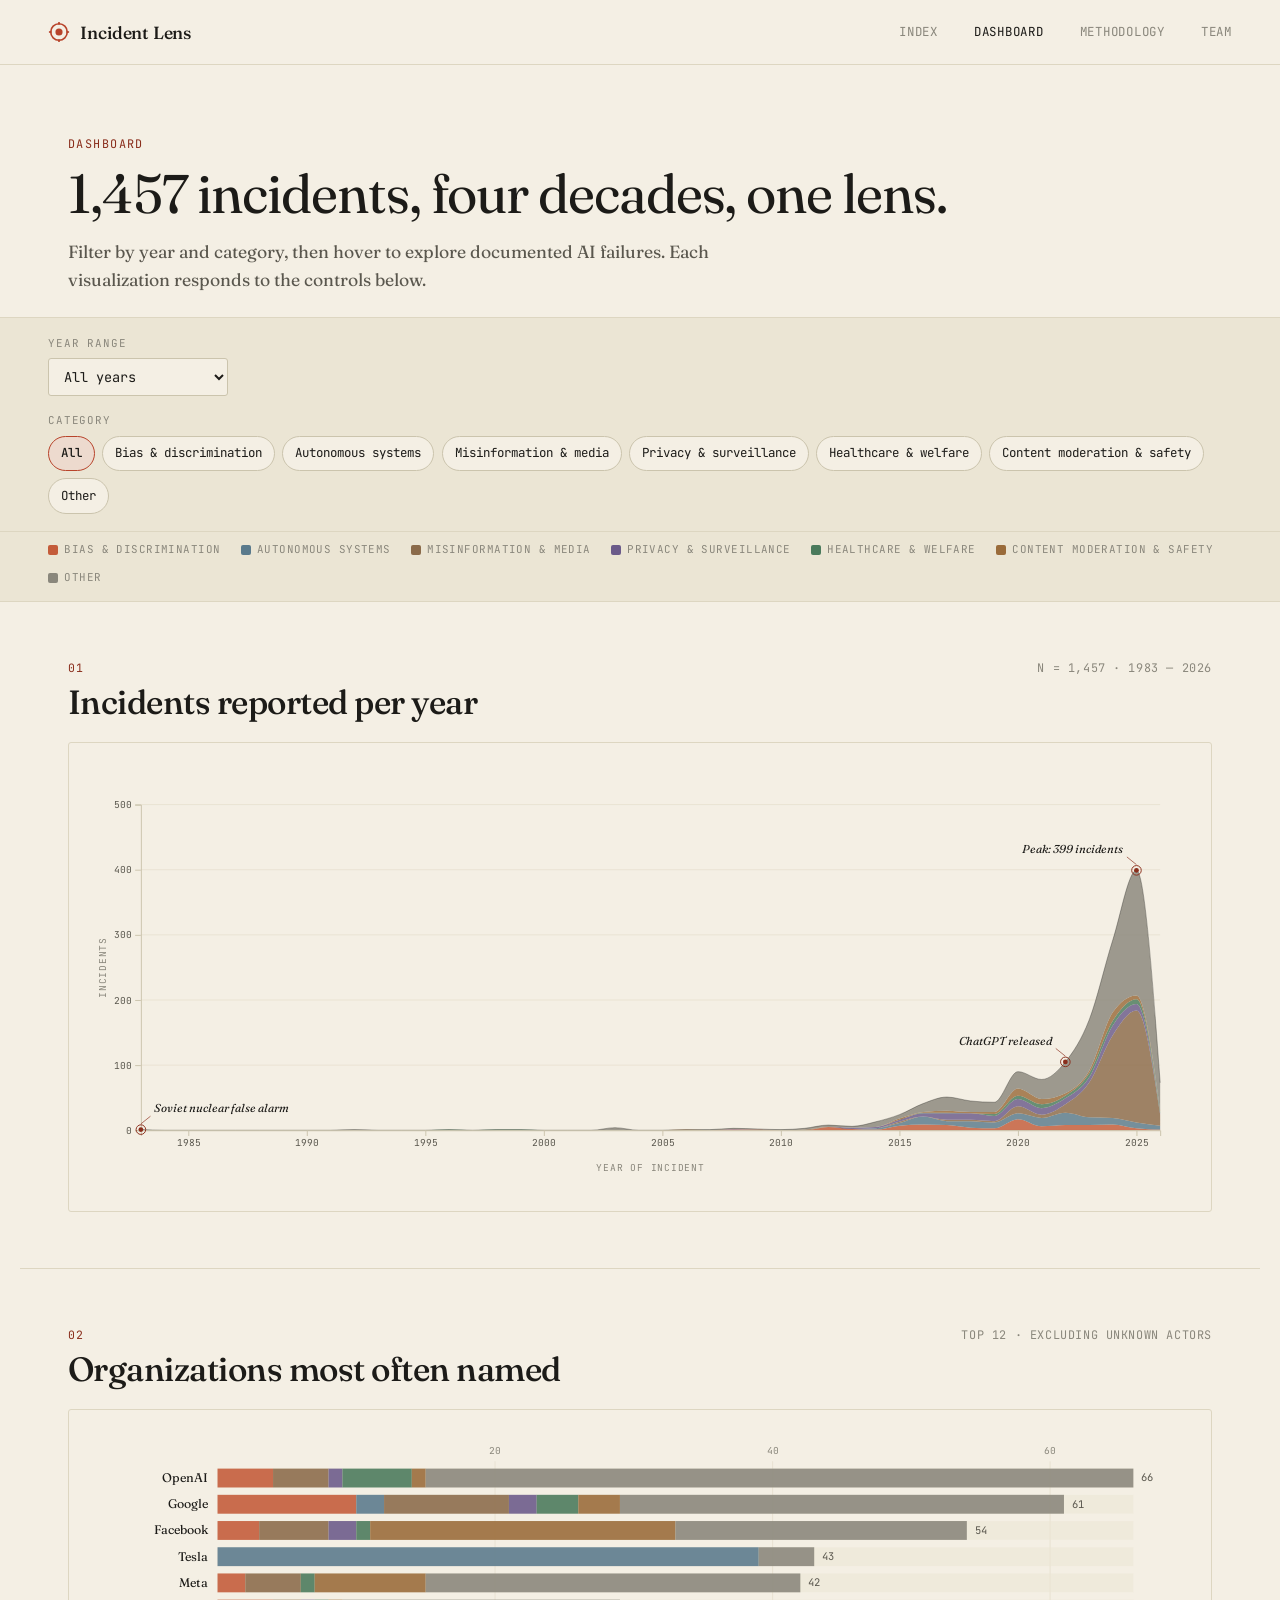
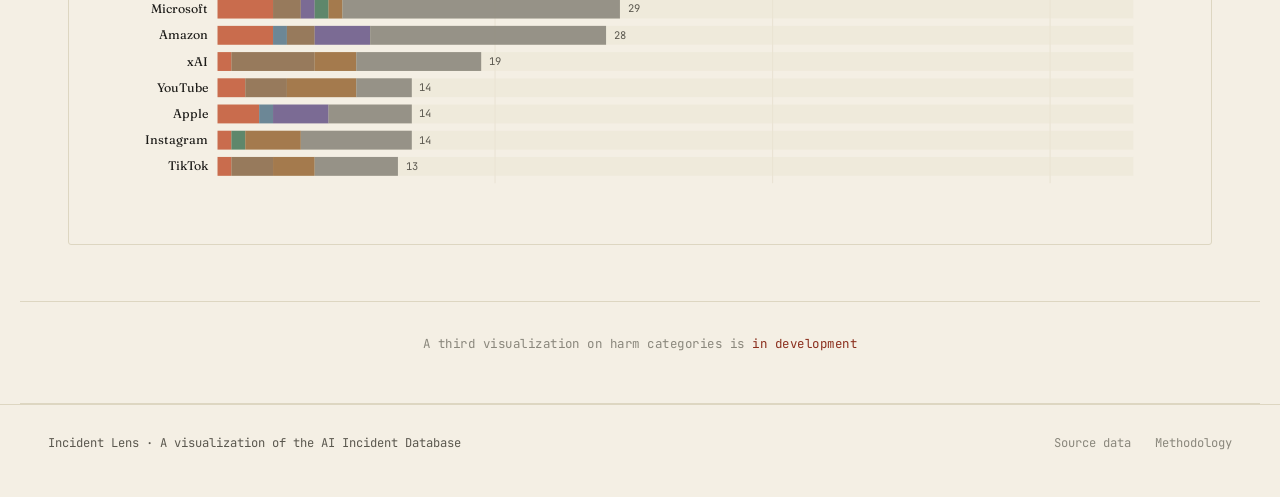
==== pages/dashboard.html @ 6ec410a9 "Add category filters and stacked dashboard charts. Replace search/sort with global category chips, s" ====
<!DOCTYPE html>
<html lang="en">
<head>
  <meta charset="UTF-8" />
  <meta name="viewport" content="width=device-width, initial-scale=1.0" />
  <title>Dashboard — Incident Lens</title>
  <link rel="preconnect" href="https://fonts.googleapis.com" />
  <link rel="preconnect" href="https://fonts.gstatic.com" crossorigin />
  <link href="https://fonts.googleapis.com/css2?family=Fraunces:ital,opsz,wght@0,9..144,400;0,9..144,500;0,9..144,600;1,9..144,400&family=JetBrains+Mono:wght@400;500&family=Inter:wght@400;500;600&display=swap" rel="stylesheet" />
  <link rel="stylesheet" href="../css/main.css" />
</head>
<body>

  <header class="nav">
    <a href="../index.html" class="nav__brand">
      <svg class="nav__mark" viewBox="0 0 24 24" xmlns="http://www.w3.org/2000/svg" fill="none" stroke="#b8442b" stroke-width="1.8">
        <circle cx="12" cy="12" r="9" />
        <circle cx="12" cy="12" r="3" fill="#b8442b" />
        <line x1="12" y1="1" x2="12" y2="4" />
        <line x1="12" y1="20" x2="12" y2="23" />
        <line x1="1" y1="12" x2="4" y2="12" />
        <line x1="20" y1="12" x2="23" y2="12" />
      </svg>
      <span>Incident Lens</span>
    </a>
    <nav class="nav__links">
      <a href="../index.html">Index</a>
      <a href="dashboard.html" class="is-active">Dashboard</a>
      <a href="methodology.html">Methodology</a>
      <a href="team.html">Team</a>
    </nav>
  </header>

  <section class="dash-header">
    <span class="dash-header__label">Dashboard</span>
    <h1>1,457 incidents, four decades, one lens.</h1>
    <p class="dash-header__sub">
      Filter by year and category, then hover to explore documented AI failures.
      Each visualization responds to the controls below.
    </p>
  </section>

  <div class="filterbar">
    <label>
      Year range
      <select id="filter-year">
        <option value="all">All years</option>
        <option value="2024">2024 — present</option>
        <option value="2020">2020 — present</option>
        <option value="2015">2015 — present</option>
      </select>
    </label>
    <div class="filterbar__categories">
      <span class="filterbar__categories-label">Category</span>
      <div class="filterbar__chips" id="filter-categories" role="group" aria-label="Incident category"></div>
    </div>
  </div>
  <div class="category-legend" id="category-legend" aria-hidden="true"></div>

  <section class="viz" id="timeline">
    <div class="viz__head">
      <div>
        <span class="viz__num">01</span>
        <h2 class="viz__title">Incidents reported per year</h2>
      </div>
      <span class="viz__meta">n = 1,457 · 1983 — 2026</span>
    </div>
    <div class="viz__chart" id="chart-timeline">
      <div class="loading">Loading the record…</div>
    </div>
  </section>

  <!--
    ====================================================================
    VIZ 02 — Top deployers (LIVE)
    ====================================================================
  -->
  <section class="viz" id="deployers">
    <div class="viz__head">
      <div>
        <span class="viz__num">02</span>
        <h2 class="viz__title">Organizations most often named</h2>
      </div>
      <span class="viz__meta">Top 12 · excluding unknown actors</span>
    </div>
    <div class="viz__chart" id="chart-deployers">
      <div class="loading">Loading…</div>
    </div>
  </section>

  <!--
    ====================================================================
    VIZ 03 — Categories of harm
    Uncomment this section when js/viz-harms.js is ready.
    ====================================================================

  <section class="viz" id="harms">
    <div class="viz__head">
      <div>
        <span class="viz__num">03</span>
        <h2 class="viz__title">Who is harmed, and how</h2>
      </div>
      <span class="viz__meta">Source: classifications_CSETv1.csv</span>
    </div>
    <div class="viz__chart" id="chart-harms">
      <div class="loading">Loading…</div>
    </div>
  </section>
  -->

  <div class="in-progress">
    A third visualization on harm categories is <span>in development</span>
  </div>

  <footer class="footer">
    <div class="footer__brand">Incident Lens · A visualization of the AI Incident Database</div>
    <div class="footer__links">
      <a href="https://incidentdatabase.ai/" target="_blank" rel="noopener">Source data</a>
      <a href="methodology.html">Methodology</a>
    </div>
  </footer>

  <div class="tooltip" id="tooltip"></div>

  <script src="../js/lib/d3.min.js"></script>
  <script src="../js/categories.js"></script>
  <script src="../js/data-loader.js"></script>
  <script src="../js/viz-timeline.js"></script>
  <script src="../js/viz-deployers.js"></script>
  <!-- Teammates: uncomment when viz-harms.js is ready -->
  <!-- <script src="../js/viz-harms.js"></script> -->
  <script src="../js/main.js"></script>
</body>
</html>
---- css/main.css ----
/* ===================================================================
   Incident Lens
   =================================================================== */

:root {
  --ink: #1c1b18;
  --ink-soft: #5a574e;
  --ink-mute: #8a877c;
  --paper: #f4efe4;
  --paper-warm: #ebe5d4;
  --paper-edge: #ddd6c1;
  --rule: #cbc4ad;
  --accent: #b8442b;
  --accent-deep: #8a2e1c;

  --font-display: 'Fraunces', 'Times New Roman', serif;
  --font-body: 'Inter', system-ui, sans-serif;
  --font-mono: 'JetBrains Mono', ui-monospace, monospace;

  --gutter: clamp(1.25rem, 4vw, 3rem);
  --max-width: 1240px;
  --radius: 3px;
}

*, *::before, *::after { box-sizing: border-box; }
html { -webkit-text-size-adjust: 100%; }
body {
  margin: 0;
  font-family: var(--font-body);
  font-size: 16px;
  line-height: 1.65;
  color: var(--ink);
  background: var(--paper);
  -webkit-font-smoothing: antialiased;
}
a { color: inherit; text-decoration: none; }
img, svg { display: block; max-width: 100%; }
button { font: inherit; cursor: pointer; }
::selection { background: var(--accent); color: var(--paper); }

/* ---------- Nav ---------- */
.nav {
  display: flex;
  justify-content: space-between;
  align-items: center;
  padding: 1.1rem var(--gutter);
  background: var(--paper);
  position: sticky;
  top: 0;
  z-index: 100;
  border-bottom: 1px solid var(--paper-edge);
}
.nav__brand {
  display: flex;
  align-items: center;
  gap: 0.65rem;
  font-family: var(--font-display);
  font-weight: 500;
  font-size: 1.1rem;
  letter-spacing: -0.01em;
}
.nav__mark { width: 22px; height: 22px; display: block; }
.nav__links {
  display: flex;
  gap: 2.25rem;
  font-family: var(--font-mono);
  font-size: 0.78rem;
  text-transform: uppercase;
  letter-spacing: 0.06em;
}
.nav__links a {
  color: var(--ink-mute);
  transition: color 0.15s;
}
.nav__links a:hover, .nav__links a.is-active { color: var(--ink); }

/* ---------- Hero ---------- */
.hero {
  padding: clamp(3.5rem, 9vw, 7rem) var(--gutter) clamp(3rem, 7vw, 5.5rem);
  max-width: var(--max-width);
  margin: 0 auto;
  display: grid;
  grid-template-columns: 1fr;
  gap: 3rem;
}
@media (min-width: 880px) {
  .hero { grid-template-columns: 7fr 5fr; gap: 4.5rem; align-items: end; }
}
.hero__title {
  font-family: var(--font-display);
  font-weight: 400;
  font-size: clamp(2.4rem, 7vw, 5.25rem);
  line-height: 1.02;
  letter-spacing: -0.025em;
  margin: 0;
  font-variation-settings: "opsz" 144;
}
.hero__title em {
  font-style: italic;
  color: var(--accent-deep);
  font-weight: 400;
}
.hero__aside {
  font-family: var(--font-display);
  font-size: 1.05rem;
  line-height: 1.55;
  color: var(--ink-soft);
  padding-left: 1.25rem;
  border-left: 2px solid var(--accent);
  max-width: 32em;
}
.hero__aside p { margin: 0 0 1rem; }
.hero__aside p:last-child { margin: 0; }
.hero__aside strong { color: var(--ink); font-weight: 600; }

.hero__cta {
  display: flex;
  gap: 0.9rem;
  flex-wrap: wrap;
  margin-top: 2.25rem;
}

.btn {
  display: inline-flex;
  align-items: center;
  gap: 0.5rem;
  padding: 0.8rem 1.4rem;
  font-family: var(--font-mono);
  font-size: 0.78rem;
  text-transform: uppercase;
  letter-spacing: 0.08em;
  border-radius: var(--radius);
  transition: all 0.18s;
  border: 1px solid transparent;
}
.btn--primary { background: var(--ink); color: var(--paper); }
.btn--primary:hover { background: var(--accent-deep); }
.btn--ghost { background: transparent; border-color: var(--ink); color: var(--ink); }
.btn--ghost:hover { background: var(--ink); color: var(--paper); }
.btn__arrow { font-family: var(--font-display); font-style: italic; font-size: 0.95rem; }

/* ---------- Featured incidents ---------- */
.featured {
  padding: clamp(3rem, 6vw, 5rem) var(--gutter);
  max-width: var(--max-width);
  margin: 0 auto;
  border-top: 1px solid var(--paper-edge);
}
.featured__head {
  display: flex;
  justify-content: space-between;
  align-items: baseline;
  flex-wrap: wrap;
  gap: 1rem;
  margin-bottom: 2.5rem;
}
.featured__head h2 {
  font-family: var(--font-display);
  font-weight: 500;
  font-size: clamp(1.5rem, 3vw, 2.1rem);
  letter-spacing: -0.015em;
  margin: 0;
}
.featured__head a {
  font-family: var(--font-mono);
  font-size: 0.78rem;
  text-transform: uppercase;
  letter-spacing: 0.06em;
  color: var(--accent-deep);
  border-bottom: 1px solid currentColor;
  padding-bottom: 2px;
}
.incident-row {
  display: grid;
  grid-template-columns: 110px 1fr 110px;
  gap: 1.5rem;
  padding: 1.5rem 0;
  border-top: 1px solid var(--paper-edge);
  align-items: baseline;
}
.incident-row:last-child { border-bottom: 1px solid var(--paper-edge); }
.incident-row__date {
  font-family: var(--font-mono);
  font-size: 0.78rem;
  color: var(--accent-deep);
  letter-spacing: 0.04em;
}
.incident-row__title {
  font-family: var(--font-display);
  font-size: clamp(1.05rem, 2vw, 1.3rem);
  font-weight: 500;
  line-height: 1.3;
  letter-spacing: -0.01em;
}
.incident-row__tag {
  font-family: var(--font-mono);
  font-size: 0.7rem;
  text-transform: uppercase;
  letter-spacing: 0.08em;
  color: var(--ink-mute);
  text-align: right;
}
@media (max-width: 640px) {
  .incident-row { grid-template-columns: 1fr; gap: 0.3rem; }
  .incident-row__tag { text-align: left; }
}

/* ---------- Stats band (dark) ---------- */
.statband {
  background: var(--ink);
  color: var(--paper);
  padding: clamp(2.5rem, 5vw, 4rem) var(--gutter);
}
.statband__inner {
  max-width: var(--max-width);
  margin: 0 auto;
  display: grid;
  grid-template-columns: repeat(auto-fit, minmax(190px, 1fr));
  gap: 2rem;
}
.statband__item {
  border-left: 1px solid rgba(244, 239, 228, 0.18);
  padding-left: 1.25rem;
}
.statband__num {
  font-family: var(--font-display);
  font-size: clamp(2rem, 4vw, 2.8rem);
  font-weight: 400;
  line-height: 1;
  letter-spacing: -0.02em;
}
.statband__num em {
  font-style: normal;
  color: #e89c84;
}
.statband__label {
  font-family: var(--font-mono);
  font-size: 0.72rem;
  text-transform: uppercase;
  letter-spacing: 0.08em;
  color: rgba(244, 239, 228, 0.65);
  margin-top: 0.6rem;
}

/* ---------- Editorial section ---------- */
.editorial {
  max-width: var(--max-width);
  margin: 0 auto;
  padding: clamp(3rem, 7vw, 6rem) var(--gutter);
  display: grid;
  grid-template-columns: 1fr;
  gap: 2.5rem;
}
@media (min-width: 860px) {
  .editorial { grid-template-columns: 1fr 2fr; gap: 4rem; }
}
.editorial__label {
  font-family: var(--font-mono);
  font-size: 0.74rem;
  text-transform: uppercase;
  letter-spacing: 0.12em;
  color: var(--accent-deep);
}
.editorial__body {
  font-family: var(--font-display);
  font-size: clamp(1.15rem, 1.8vw, 1.35rem);
  line-height: 1.55;
  color: var(--ink);
  max-width: 36em;
}
.editorial__body p { margin: 0 0 1.2rem; }
.editorial__body p:last-child { margin: 0; }
.editorial__body em { color: var(--accent-deep); font-style: italic; }
.editorial__body strong { font-weight: 600; }

/* ---------- Footer ---------- */
.footer {
  display: flex;
  justify-content: space-between;
  align-items: center;
  flex-wrap: wrap;
  gap: 1rem;
  padding: 1.75rem var(--gutter);
  font-family: var(--font-mono);
  font-size: 0.76rem;
  color: var(--ink-mute);
  border-top: 1px solid var(--paper-edge);
}
.footer__brand { color: var(--ink-soft); }
.footer__links { display: flex; gap: 1.5rem; }
.footer__links a:hover { color: var(--accent); }

/* ===================================================================
   Dashboard
   =================================================================== */
.dash-header {
  padding: clamp(2.5rem, 5vw, 4rem) var(--gutter) 1.5rem;
  max-width: var(--max-width);
  margin: 0 auto;
}
.dash-header__label {
  font-family: var(--font-mono);
  font-size: 0.74rem;
  text-transform: uppercase;
  letter-spacing: 0.12em;
  color: var(--accent-deep);
}
.dash-header h1 {
  font-family: var(--font-display);
  font-weight: 400;
  font-size: clamp(2rem, 5vw, 3.4rem);
  letter-spacing: -0.02em;
  line-height: 1.05;
  margin: 0.6rem 0 1rem;
}
.dash-header__sub {
  font-family: var(--font-display);
  font-size: 1.1rem;
  line-height: 1.55;
  max-width: 38em;
  color: var(--ink-soft);
  margin: 0;
}

.filterbar {
  display: flex;
  flex-wrap: wrap;
  gap: 1rem 1.75rem;
  padding: 1.1rem var(--gutter);
  background: var(--paper-warm);
  border-top: 1px solid var(--paper-edge);
  border-bottom: 1px solid var(--paper-edge);
  position: sticky;
  top: 60px;
  z-index: 50;
}
.filterbar label {
  display: flex;
  flex-direction: column;
  gap: 0.3rem;
  font-family: var(--font-mono);
  font-size: 0.68rem;
  text-transform: uppercase;
  letter-spacing: 0.08em;
  color: var(--ink-mute);
}
.filterbar select, .filterbar input {
  font-family: var(--font-mono);
  font-size: 0.85rem;
  padding: 0.5rem 0.7rem;
  border: 1px solid var(--rule);
  background: var(--paper);
  border-radius: var(--radius);
  color: var(--ink);
  min-width: 180px;
}
.filterbar select:focus, .filterbar input:focus {
  outline: none; border-color: var(--accent);
}

.filterbar__categories {
  display: flex;
  flex-direction: column;
  gap: 0.35rem;
  flex: 1 1 100%;
  min-width: 0;
}
.filterbar__categories-label {
  font-family: var(--font-mono);
  font-size: 0.68rem;
  text-transform: uppercase;
  letter-spacing: 0.08em;
  color: var(--ink-mute);
}
.filterbar__chips {
  display: flex;
  flex-wrap: wrap;
  gap: 0.45rem;
}
.category-chip {
  font-family: var(--font-mono);
  font-size: 0.78rem;
  padding: 0.4rem 0.75rem;
  border: 1px solid var(--rule);
  border-radius: 999px;
  background: var(--paper);
  color: var(--ink);
  cursor: pointer;
  transition: border-color 0.15s, background 0.15s;
}
.category-chip:hover {
  border-color: var(--chip-color, var(--accent));
}
.category-chip.is-active {
  border-color: var(--chip-color, var(--accent));
  background: color-mix(in srgb, var(--chip-color, var(--accent)) 12%, var(--paper));
  font-weight: 500;
}
.category-chip[data-category=""] {
  --chip-color: var(--accent);
}

.category-legend {
  display: flex;
  flex-wrap: wrap;
  gap: 0.65rem 1.25rem;
  padding: 0.55rem var(--gutter) 0.85rem;
  background: var(--paper-warm);
  border-bottom: 1px solid var(--paper-edge);
}
.category-legend.is-hidden {
  display: none;
}
.category-legend__item {
  display: inline-flex;
  align-items: center;
  gap: 0.4rem;
  font-family: var(--font-mono);
  font-size: 0.68rem;
  color: var(--ink-mute);
  text-transform: uppercase;
  letter-spacing: 0.04em;
}
.category-legend__swatch {
  width: 10px;
  height: 10px;
  border-radius: 2px;
  flex-shrink: 0;
}

.viz {
  padding: clamp(2rem, 5vw, 3.5rem) var(--gutter);
  max-width: var(--max-width);
  margin: 0 auto;
  border-bottom: 1px solid var(--paper-edge);
}
.viz__head {
  display: flex;
  justify-content: space-between;
  align-items: baseline;
  flex-wrap: wrap;
  gap: 1rem;
  margin-bottom: 1.25rem;
}
.viz__num {
  font-family: var(--font-mono);
  font-size: 0.72rem;
  color: var(--accent-deep);
  letter-spacing: 0.1em;
  display: block;
  margin-bottom: 0.4rem;
}
.viz__title {
  font-family: var(--font-display);
  font-size: clamp(1.5rem, 3vw, 2.1rem);
  font-weight: 500;
  letter-spacing: -0.015em;
  margin: 0;
  line-height: 1.15;
}
.viz__meta {
  font-family: var(--font-mono);
  font-size: 0.74rem;
  text-transform: uppercase;
  letter-spacing: 0.05em;
  color: var(--ink-mute);
}
.viz__chart {
  background: var(--paper);
  border: 1px solid var(--paper-edge);
  border-radius: var(--radius);
  padding: 1.5rem;
  min-height: 380px;
  position: relative;
}

/* D3 chart styling */
.tick text {
  font-family: var(--font-mono);
  font-size: 10px;
  fill: var(--ink-soft);
}
.tick line, .domain { stroke: var(--rule); }
.bar { fill: var(--accent); transition: fill 0.15s; }
.bar:hover { fill: var(--ink); }

.tooltip {
  position: absolute;
  pointer-events: none;
  background: var(--ink);
  color: var(--paper);
  padding: 0.5rem 0.75rem;
  border-radius: var(--radius);
  font-family: var(--font-mono);
  font-size: 0.78rem;
  opacity: 0;
  transition: opacity 0.12s;
  z-index: 200;
  max-width: 240px;
}
.tooltip.is-visible { opacity: 1; }
.tooltip strong { color: #e89c84; font-weight: 500; }

.loading {
  text-align: center;
  padding: 4rem;
  font-family: var(--font-mono);
  font-size: 0.85rem;
  color: var(--ink-mute);
}

/* In-progress notice (dashboard) */
.in-progress {
  max-width: var(--max-width);
  margin: 0 auto;
  padding: 2rem var(--gutter) 3rem;
  font-family: var(--font-mono);
  font-size: 0.78rem;
  color: var(--ink-mute);
  letter-spacing: 0.04em;
  text-align: center;
  border-bottom: 1px solid var(--paper-edge);
}
.in-progress span { color: var(--accent-deep); }

/* ===================================================================
   Team page
   =================================================================== */
.page-header {
  padding: clamp(2.5rem, 5vw, 4rem) var(--gutter) 1.5rem;
  max-width: var(--max-width);
  margin: 0 auto;
}
.page-header__label {
  font-family: var(--font-mono);
  font-size: 0.74rem;
  text-transform: uppercase;
  letter-spacing: 0.12em;
  color: var(--accent-deep);
}
.page-header h1 {
  font-family: var(--font-display);
  font-weight: 400;
  font-size: clamp(2rem, 5vw, 3.4rem);
  letter-spacing: -0.02em;
  line-height: 1.05;
  margin: 0.6rem 0 1rem;
}

.team-wrap {
  max-width: var(--max-width);
  margin: 0 auto;
  padding: 1rem var(--gutter) clamp(3rem, 6vw, 5rem);
}
.team-roster {
  display: grid;
  grid-template-columns: 1fr;
}
.roster-row {
  display: grid;
  grid-template-columns: 84px 1fr auto;
  gap: 1.75rem;
  padding: 1.5rem 0;
  border-top: 1px solid var(--paper-edge);
  align-items: center;
}
.roster-row:last-child { border-bottom: 1px solid var(--paper-edge); }
.roster-row__photo {
  width: 64px;
  height: 64px;
  border-radius: 50%;
  object-fit: cover;
  filter: grayscale(15%);
  transition: filter 0.3s, transform 0.3s;
  border: 1px solid var(--paper-edge);
}
.roster-row:hover .roster-row__photo {
  filter: grayscale(0);
  transform: scale(1.04);
}
.roster-row__name {
  font-family: var(--font-display);
  font-size: clamp(1.3rem, 2.5vw, 1.7rem);
  font-weight: 500;
  letter-spacing: -0.015em;
  line-height: 1.2;
}
.roster-row__email {
  font-family: var(--font-mono);
  font-size: 0.82rem;
  color: var(--ink-soft);
  transition: color 0.15s;
}
.roster-row__email:hover { color: var(--accent); }
@media (max-width: 640px) {
  .roster-row { grid-template-columns: 56px 1fr; gap: 1rem; }
  .roster-row__photo { width: 48px; height: 48px; }
  .roster-row__email { grid-column: 2; font-size: 0.76rem; }
}

.course-info {
  margin-top: clamp(2.5rem, 5vw, 4rem);
  padding: 1.75rem 2rem;
  background: var(--paper-warm);
  border-left: 3px solid var(--accent);
  border-radius: 0 var(--radius) var(--radius) 0;
  max-width: 42em;
  display: flex;
  align-items: center;
  gap: 1.25rem;
}
.course-info__photo {
  width: 56px;
  height: 56px;
  border-radius: 50%;
  object-fit: cover;
  border: 1px solid var(--paper-edge);
  flex-shrink: 0;
  filter: grayscale(20%);
}
.course-info__label {
  font-family: var(--font-mono);
  font-size: 0.72rem;
  text-transform: uppercase;
  letter-spacing: 0.1em;
  color: var(--accent-deep);
  margin-bottom: 0.5rem;
}
.course-info__body {
  font-family: var(--font-display);
  font-size: 1.02rem;
  line-height: 1.55;
  color: var(--ink);
}
.course-info__body strong { font-weight: 600; }
@media (max-width: 540px) {
  .course-info { flex-direction: column; align-items: flex-start; }
}

/* ===================================================================
   Methodology page
   =================================================================== */
.method-wrap {
  max-width: 760px;
  margin: 0 auto;
  padding: 0 var(--gutter) clamp(3rem, 6vw, 5rem);
}
.method-section {
  padding: 2.5rem 0;
  border-top: 1px solid var(--paper-edge);
}
.method-section:last-child { border-bottom: 1px solid var(--paper-edge); }
.method-section__label {
  font-family: var(--font-mono);
  font-size: 0.72rem;
  text-transform: uppercase;
  letter-spacing: 0.1em;
  color: var(--accent-deep);
  margin-bottom: 0.75rem;
}
.method-section h2 {
  font-family: var(--font-display);
  font-weight: 500;
  font-size: clamp(1.4rem, 2.5vw, 1.9rem);
  letter-spacing: -0.015em;
  margin: 0 0 1.25rem;
  line-height: 1.2;
}
.method-section p {
  font-size: 1.02rem;
  line-height: 1.7;
  color: var(--ink);
  margin: 0 0 1rem;
  max-width: 36em;
}
.method-section p:last-child { margin: 0; }
.method-section ul {
  font-size: 1.02rem;
  line-height: 1.7;
  padding-left: 1.25rem;
  margin: 0 0 1rem;
  max-width: 36em;
}
.method-section li { margin-bottom: 0.5rem; }

/* ===================================================================
   Mobile
   =================================================================== */
@media (max-width: 720px) {
  .nav__links { gap: 1.25rem; font-size: 0.7rem; }
  .filterbar { top: 56px; }
}
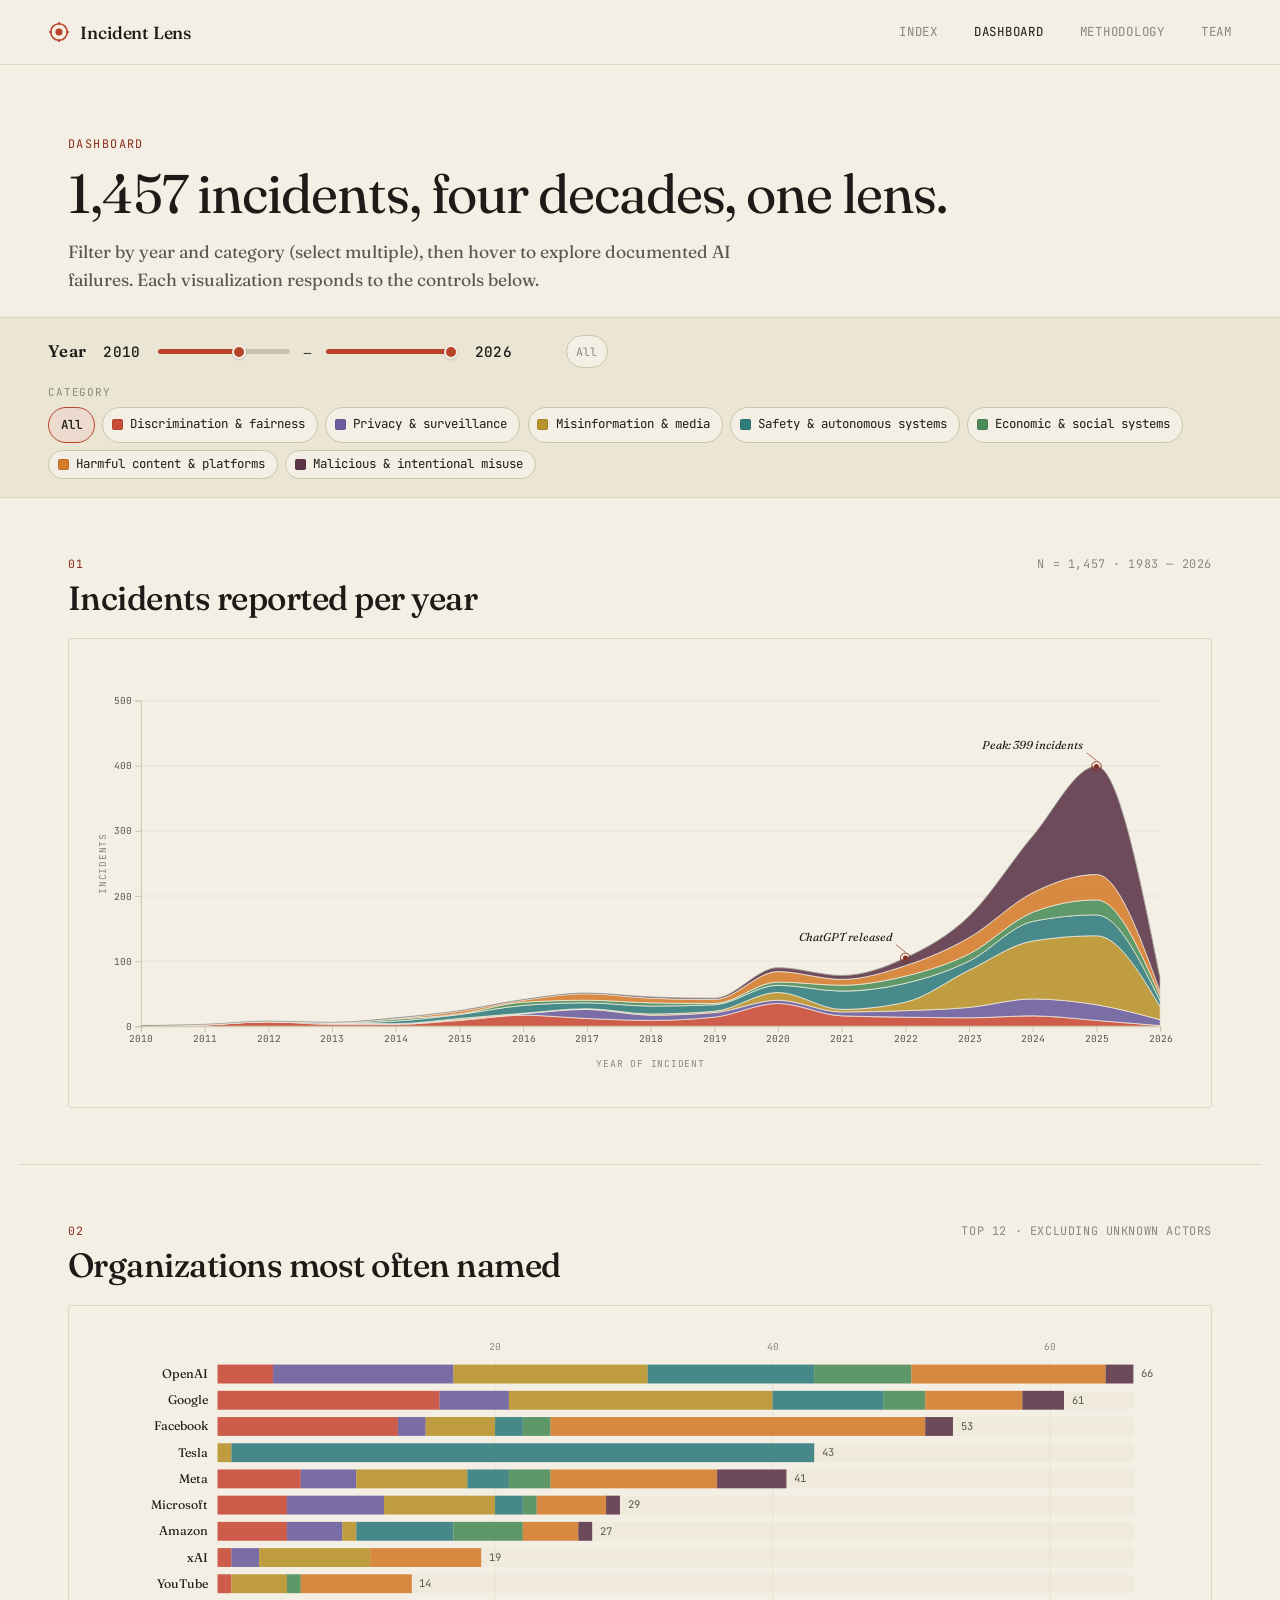
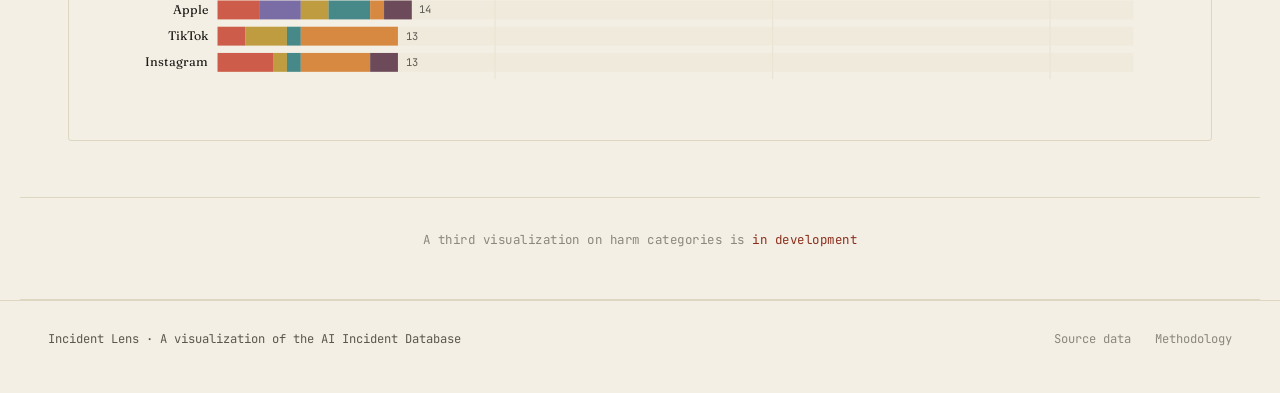
==== commit 196ffeef: "Improve dashboard filters and timeline interaction. Add dual year sliders defaulting to 2010, multi-" ====
--- a/pages/dashboard.html
+++ b/pages/dashboard.html
@@ -35,27 +35,28 @@
     <span class="dash-header__label">Dashboard</span>
     <h1>1,457 incidents, four decades, one lens.</h1>
     <p class="dash-header__sub">
-      Filter by year and category, then hover to explore documented AI failures.
+      Filter by year and category (select multiple), then hover to explore documented AI failures.
       Each visualization responds to the controls below.
     </p>
   </section>
 
   <div class="filterbar">
-    <label>
-      Year range
-      <select id="filter-year">
-        <option value="all">All years</option>
-        <option value="2024">2024 — present</option>
-        <option value="2020">2020 — present</option>
-        <option value="2015">2015 — present</option>
-      </select>
-    </label>
+    <div class="filterbar__years">
+      <div class="year-range-control" role="group" aria-label="Year range">
+        <span class="year-range__title">Year</span>
+        <span class="year-range__value" id="year-from-val">2010</span>
+        <input type="range" id="filter-year-from" class="year-range" min="1983" max="2026" step="1" value="2010" aria-label="Start year" />
+        <span class="year-range__sep" aria-hidden="true">–</span>
+        <input type="range" id="filter-year-to" class="year-range" min="1983" max="2026" step="1" value="2026" aria-label="End year" />
+        <span class="year-range__value" id="year-to-val">2026</span>
+      </div>
+      <button type="button" class="year-reset-btn" id="filter-year-reset" title="Show all years">All</button>
+    </div>
     <div class="filterbar__categories">
       <span class="filterbar__categories-label">Category</span>
       <div class="filterbar__chips" id="filter-categories" role="group" aria-label="Incident category"></div>
     </div>
   </div>
-  <div class="category-legend" id="category-legend" aria-hidden="true"></div>
 
   <section class="viz" id="timeline">
     <div class="viz__head">
--- a/css/main.css
+++ b/css/main.css
@@ -344,7 +344,8 @@
   letter-spacing: 0.08em;
   color: var(--ink-mute);
 }
-.filterbar select, .filterbar input {
+.filterbar select,
+.filterbar input:not(.year-range) {
   font-family: var(--font-mono);
   font-size: 0.85rem;
   padding: 0.5rem 0.7rem;
@@ -354,8 +355,129 @@
   color: var(--ink);
   min-width: 180px;
 }
-.filterbar select:focus, .filterbar input:focus {
+.filterbar select:focus,
+.filterbar input:not(.year-range):focus {
   outline: none; border-color: var(--accent);
+}
+
+.filterbar__years {
+  display: flex;
+  align-items: center;
+  gap: 0.75rem;
+  flex: 1 1 360px;
+  min-width: 280px;
+  max-width: 560px;
+}
+.year-range-control {
+  display: flex;
+  align-items: center;
+  gap: 0.65rem 0.85rem;
+  flex: 1;
+  min-width: 0;
+}
+.year-range__title {
+  font-family: var(--font-display);
+  font-size: 1.05rem;
+  font-weight: 600;
+  letter-spacing: 0.02em;
+  color: var(--ink);
+  flex-shrink: 0;
+}
+.year-range__value {
+  font-family: var(--font-mono);
+  font-size: 0.9rem;
+  font-weight: 500;
+  color: var(--ink);
+  min-width: 2.75rem;
+  text-align: center;
+  flex-shrink: 0;
+  letter-spacing: 0.02em;
+}
+.year-range__sep {
+  font-family: var(--font-display);
+  font-size: 1.1rem;
+  color: var(--ink);
+  flex-shrink: 0;
+  line-height: 1;
+  user-select: none;
+}
+.year-range {
+  --pct: 0%;
+  flex: 1 1 88px;
+  min-width: 80px;
+  max-width: 132px;
+  height: 32px;
+  margin: 0;
+  padding: 0;
+  position: relative;
+  z-index: 2;
+  -webkit-appearance: none;
+  appearance: none;
+  background: transparent;
+  cursor: pointer;
+  touch-action: none;
+}
+.year-range:focus {
+  outline: none;
+}
+.year-range:focus-visible::-webkit-slider-thumb {
+  box-shadow: 0 0 0 2px var(--paper), 0 0 0 4px var(--accent);
+}
+.year-range::-webkit-slider-runnable-track {
+  height: 5px;
+  border-radius: var(--radius);
+  background: linear-gradient(
+    to right,
+    var(--accent) 0%,
+    var(--accent) var(--pct),
+    var(--rule) var(--pct),
+    var(--rule) 100%
+  );
+}
+.year-range::-webkit-slider-thumb {
+  -webkit-appearance: none;
+  width: 14px;
+  height: 14px;
+  margin-top: -4.5px;
+  border-radius: 50%;
+  background: var(--accent);
+  border: 2px solid var(--paper);
+  box-shadow: 0 1px 2px rgba(28, 27, 24, 0.18);
+}
+.year-range::-moz-range-track {
+  height: 5px;
+  border-radius: var(--radius);
+  background: var(--rule);
+}
+.year-range::-moz-range-progress {
+  height: 5px;
+  border-radius: var(--radius) 0 0 var(--radius);
+  background: var(--accent);
+}
+.year-range::-moz-range-thumb {
+  width: 14px;
+  height: 14px;
+  border: 2px solid var(--paper);
+  border-radius: 50%;
+  background: var(--accent);
+  box-shadow: 0 1px 2px rgba(28, 27, 24, 0.18);
+}
+.year-reset-btn {
+  font-family: var(--font-mono);
+  font-size: 0.72rem;
+  padding: 0.35rem 0.6rem;
+  border: 1px solid var(--rule);
+  border-radius: 999px;
+  background: var(--paper);
+  color: var(--ink-mute);
+  cursor: pointer;
+  flex-shrink: 0;
+}
+.year-reset-btn:hover,
+.year-reset-btn.is-active {
+  border-color: var(--accent);
+  color: var(--ink);
+  background: color-mix(in srgb, var(--accent) 10%, var(--paper));
 }
 
 .filterbar__categories {
@@ -378,9 +500,12 @@
   gap: 0.45rem;
 }
 .category-chip {
+  display: inline-flex;
+  align-items: center;
+  gap: 0.45rem;
   font-family: var(--font-mono);
   font-size: 0.78rem;
-  padding: 0.4rem 0.75rem;
+  padding: 0.4rem 0.75rem 0.4rem 0.55rem;
   border: 1px solid var(--rule);
   border-radius: 999px;
   background: var(--paper);
@@ -388,6 +513,16 @@
   cursor: pointer;
   transition: border-color 0.15s, background 0.15s;
 }
+.category-chip__swatch {
+  width: 11px;
+  height: 11px;
+  border-radius: 2px;
+  flex-shrink: 0;
+  border: 1px solid color-mix(in srgb, var(--ink) 12%, transparent);
+}
+.category-chip__label {
+  line-height: 1.2;
+}
 .category-chip:hover {
   border-color: var(--chip-color, var(--accent));
 }
@@ -396,36 +531,12 @@
   background: color-mix(in srgb, var(--chip-color, var(--accent)) 12%, var(--paper));
   font-weight: 500;
 }
+.category-chip.is-active .category-chip__swatch {
+  box-shadow: 0 0 0 1px var(--paper);
+}
 .category-chip[data-category=""] {
   --chip-color: var(--accent);
-}
-
-.category-legend {
-  display: flex;
-  flex-wrap: wrap;
-  gap: 0.65rem 1.25rem;
-  padding: 0.55rem var(--gutter) 0.85rem;
-  background: var(--paper-warm);
-  border-bottom: 1px solid var(--paper-edge);
-}
-.category-legend.is-hidden {
-  display: none;
-}
-.category-legend__item {
-  display: inline-flex;
-  align-items: center;
-  gap: 0.4rem;
-  font-family: var(--font-mono);
-  font-size: 0.68rem;
-  color: var(--ink-mute);
-  text-transform: uppercase;
-  letter-spacing: 0.04em;
-}
-.category-legend__swatch {
-  width: 10px;
-  height: 10px;
-  border-radius: 2px;
-  flex-shrink: 0;
+  padding-left: 0.75rem;
 }
 
 .viz {
@@ -493,13 +604,61 @@
   border-radius: var(--radius);
   font-family: var(--font-mono);
   font-size: 0.78rem;
+  line-height: 1.55;
   opacity: 0;
   transition: opacity 0.12s;
   z-index: 200;
-  max-width: 240px;
+  width: max-content;
+  max-width: none;
 }
 .tooltip.is-visible { opacity: 1; }
-.tooltip strong { color: #e89c84; font-weight: 500; }
+.tooltip strong {
+  display: block;
+  color: #e89c84;
+  font-weight: 500;
+  margin-bottom: 0.25rem;
+}
+.tooltip__row {
+  display: flex;
+  flex-wrap: nowrap;
+  justify-content: space-between;
+  gap: 1.25rem;
+  white-space: nowrap;
+}
+.tooltip__row span:last-child {
+  font-weight: 500;
+  font-variant-numeric: tabular-nums;
+}
+.tooltip em {
+  display: block;
+  margin-top: 0.35rem;
+  font-style: italic;
+  opacity: 0.9;
+}
+.tooltip__cat {
+  white-space: nowrap;
+}
+.tooltip__cat strong {
+  display: block;
+  color: #e89c84;
+  font-weight: 500;
+  margin: 0.15rem 0 0;
+}
+.tooltip__cat em {
+  display: block;
+  margin-top: 0.15rem;
+}
+.tooltip__swatch {
+  display: inline-block;
+  width: 10px;
+  height: 10px;
+  border-radius: 2px;
+  margin-right: 0.35rem;
+  vertical-align: middle;
+}
+.stack-layer {
+  transition: fill-opacity 0.12s ease;
+}
 
 .loading {
   text-align: center;
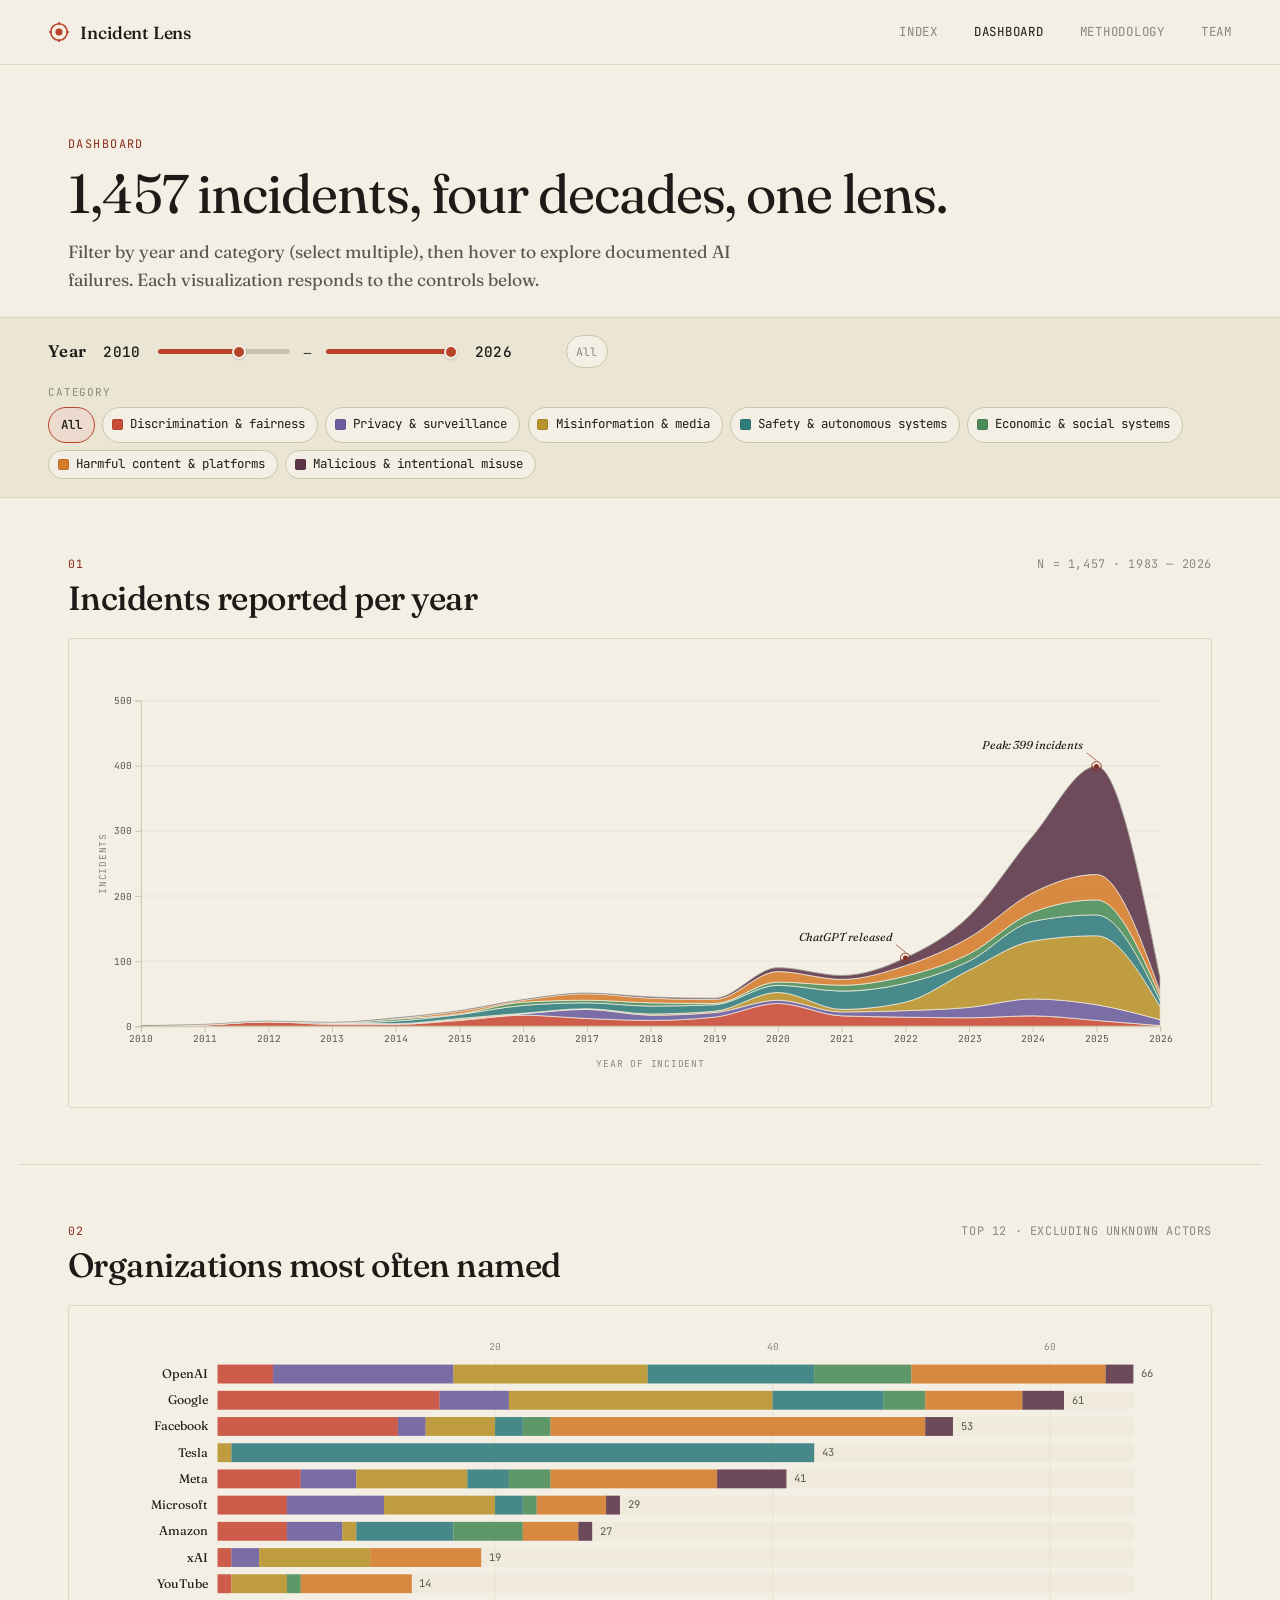
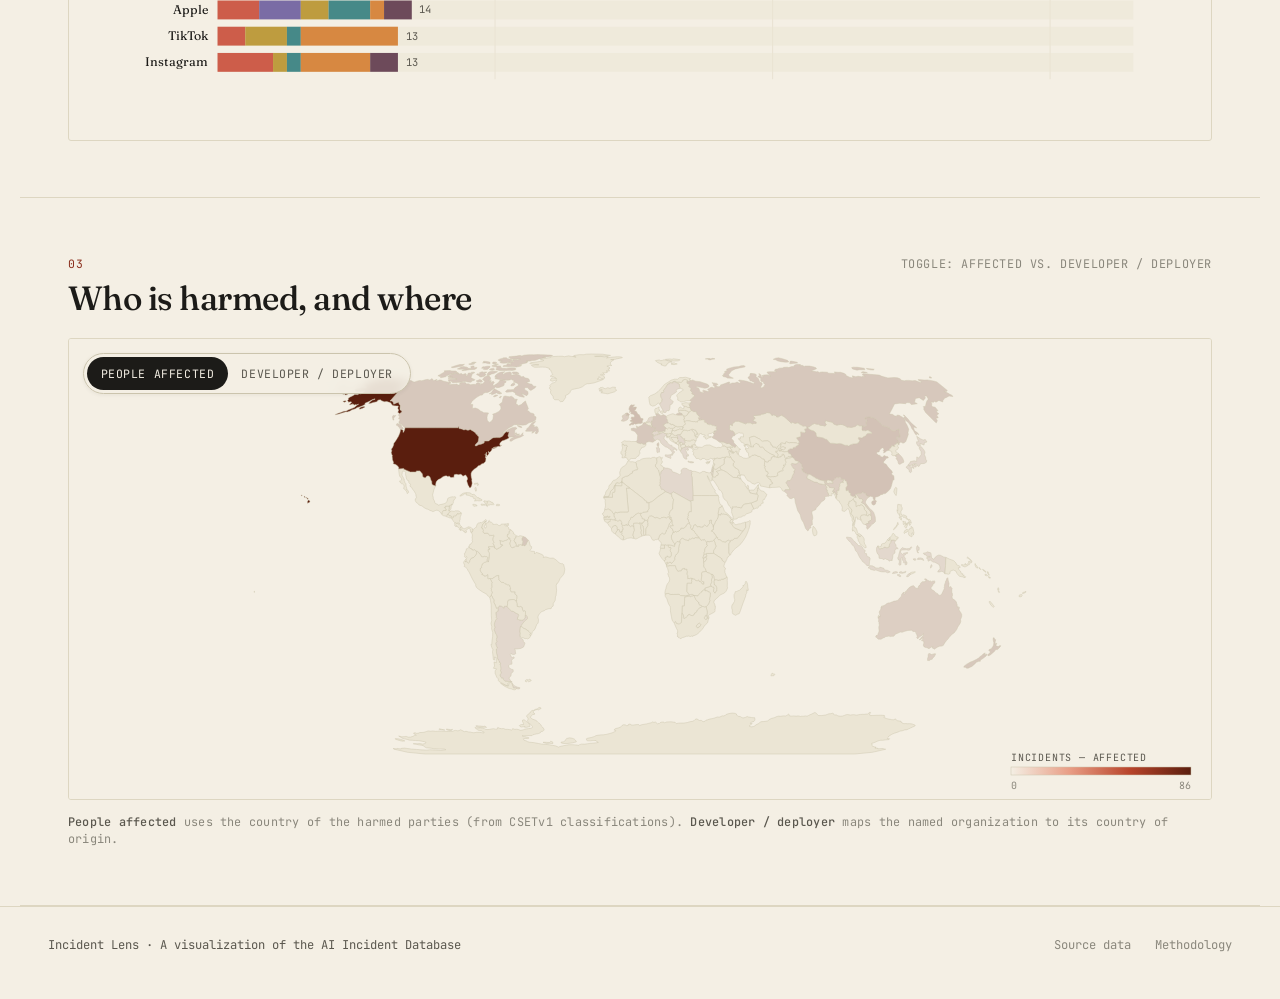
==== commit a911583b: "Add VIZ 03: choropleth world map with affected/developer toggle" ====
--- a/pages/dashboard.html
+++ b/pages/dashboard.html
@@ -91,27 +91,26 @@
 
   <!--
     ====================================================================
-    VIZ 03 — Categories of harm
-    Uncomment this section when js/viz-harms.js is ready.
+    VIZ 03 — Who is harmed, and where (choropleth + toggle)
     ====================================================================
-
+  -->
   <section class="viz" id="harms">
     <div class="viz__head">
       <div>
         <span class="viz__num">03</span>
-        <h2 class="viz__title">Who is harmed, and how</h2>
+        <h2 class="viz__title">Who is harmed, and where</h2>
       </div>
-      <span class="viz__meta">Source: classifications_CSETv1.csv</span>
+      <span class="viz__meta">Toggle: affected vs. developer / deployer</span>
     </div>
-    <div class="viz__chart" id="chart-harms">
-      <div class="loading">Loading…</div>
+    <div class="viz__chart viz__chart--map" id="chart-harms">
+      <div class="loading">Loading map…</div>
     </div>
+    <p class="viz__hint">
+      <strong>People affected</strong> uses the country of the harmed parties
+      (from CSETv1 classifications). <strong>Developer / deployer</strong>
+      maps the named organization to its country of origin.
+    </p>
   </section>
-  -->
-
-  <div class="in-progress">
-    A third visualization on harm categories is <span>in development</span>
-  </div>
 
   <footer class="footer">
     <div class="footer__brand">Incident Lens · A visualization of the AI Incident Database</div>
@@ -128,8 +127,7 @@
   <script src="../js/data-loader.js"></script>
   <script src="../js/viz-timeline.js"></script>
   <script src="../js/viz-deployers.js"></script>
-  <!-- Teammates: uncomment when viz-harms.js is ready -->
-  <!-- <script src="../js/viz-harms.js"></script> -->
+  <script src="../js/viz-harms.js"></script>
   <script src="../js/main.js"></script>
 </body>
 </html>
--- a/css/main.css
+++ b/css/main.css
@@ -849,3 +849,57 @@
   .nav__links { gap: 1.25rem; font-size: 0.7rem; }
   .filterbar { top: 56px; }
 }
+
+/* ===================================================================
+   VIZ 03 additions — map toggle + map chart container
+   Appended on the merge so Josephine's rules above stay untouched.
+   =================================================================== */
+
+.viz__chart--map {
+  padding: 0;
+  overflow: hidden;
+  position: relative;
+}
+
+.viz__hint {
+  margin: 0.85rem 0 0;
+  font-family: var(--font-mono);
+  font-size: 0.74rem;
+  letter-spacing: 0.02em;
+  color: var(--ink-mute);
+  line-height: 1.5;
+}
+.viz__hint strong { color: var(--ink-soft); font-weight: 500; }
+
+.map-toggle {
+  position: absolute;
+  top: 14px;
+  left: 14px;
+  display: inline-flex;
+  background: rgba(244, 239, 228, 0.92);
+  -webkit-backdrop-filter: blur(4px);
+  backdrop-filter: blur(4px);
+  border: 1px solid var(--rule);
+  border-radius: 999px;
+  padding: 3px;
+  z-index: 10;
+  box-shadow: 0 1px 4px rgba(28, 27, 24, 0.06);
+}
+.map-toggle__btn {
+  font-family: var(--font-mono);
+  font-size: 0.72rem;
+  text-transform: uppercase;
+  letter-spacing: 0.05em;
+  padding: 0.42rem 0.85rem;
+  border: none;
+  background: transparent;
+  color: var(--ink-soft);
+  border-radius: 999px;
+  cursor: pointer;
+  transition: background 0.15s, color 0.15s;
+}
+.map-toggle__btn:hover { color: var(--ink); }
+.map-toggle__btn.is-active {
+  background: var(--ink);
+  color: var(--paper);
+}
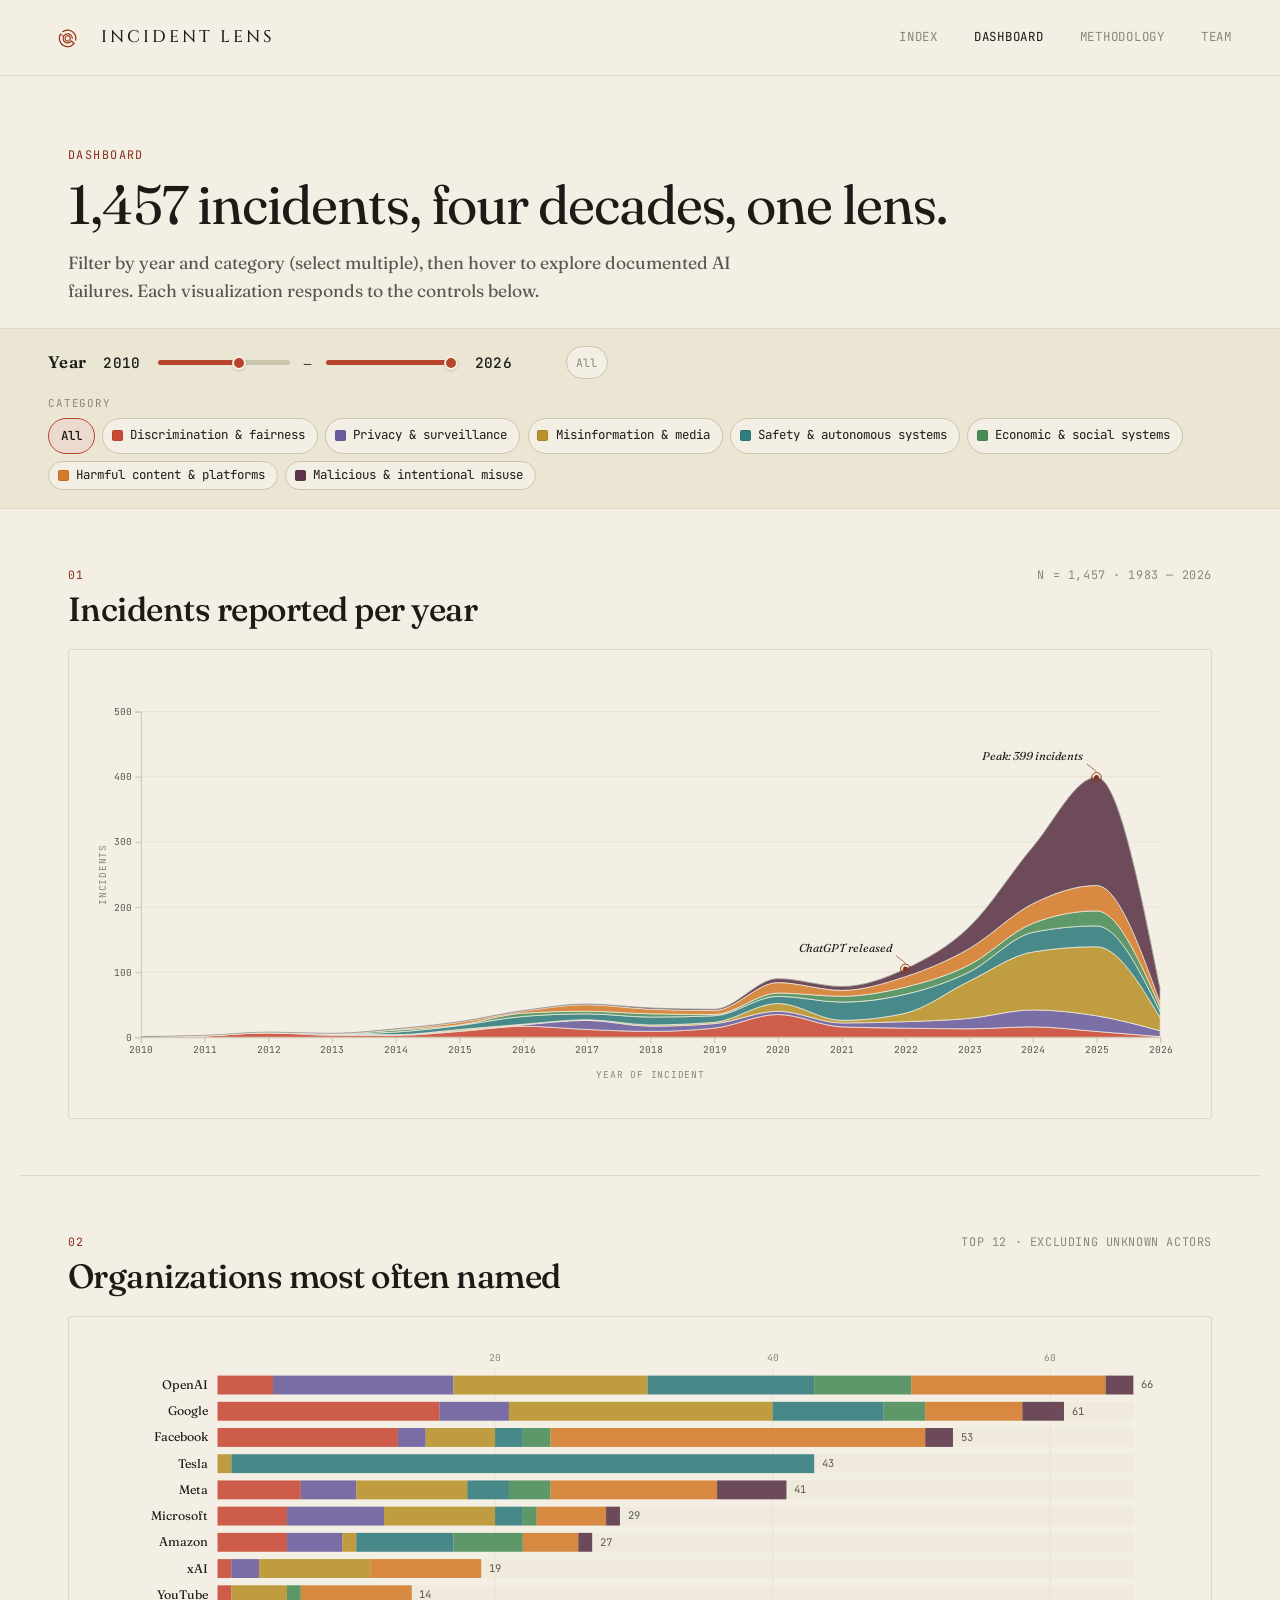
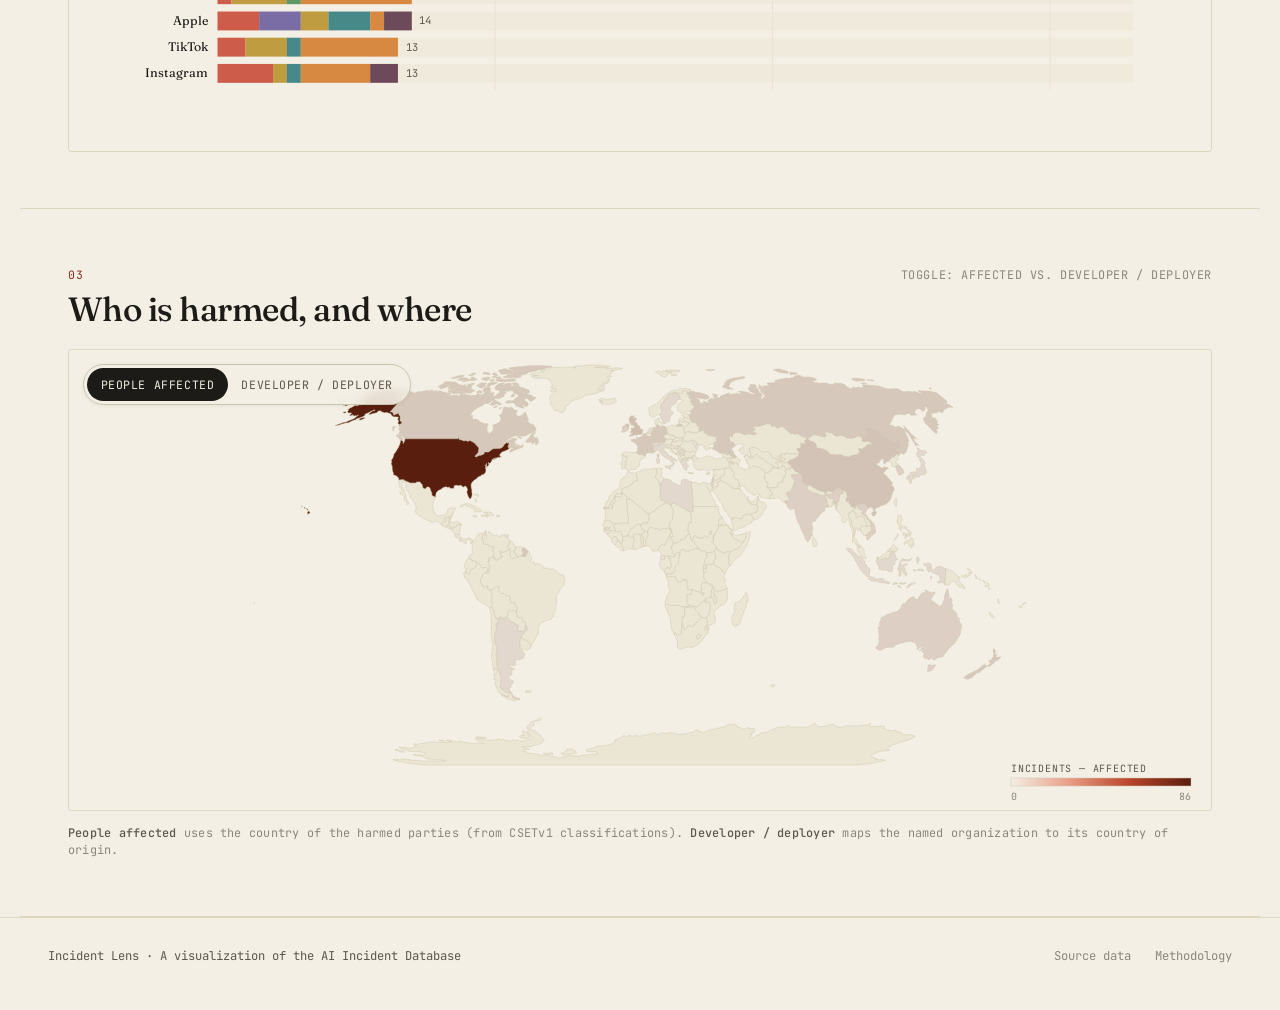
==== commit 0fff5d96: "Add logo + INCIDENT LENS wordmark" ====
--- a/pages/dashboard.html
+++ b/pages/dashboard.html
@@ -6,22 +6,15 @@
   <title>Dashboard — Incident Lens</title>
   <link rel="preconnect" href="https://fonts.googleapis.com" />
   <link rel="preconnect" href="https://fonts.gstatic.com" crossorigin />
-  <link href="https://fonts.googleapis.com/css2?family=Fraunces:ital,opsz,wght@0,9..144,400;0,9..144,500;0,9..144,600;1,9..144,400&family=JetBrains+Mono:wght@400;500&family=Inter:wght@400;500;600&display=swap" rel="stylesheet" />
+  <link href="https://fonts.googleapis.com/css2?family=Fraunces:ital,opsz,wght@0,9..144,400;0,9..144,500;0,9..144,600;1,9..144,400&family=JetBrains+Mono:wght@400;500&family=Inter:wght@400;500;600&family=Cinzel:wght@500;600;700&display=swap" rel="stylesheet" />
   <link rel="stylesheet" href="../css/main.css" />
 </head>
 <body>
 
   <header class="nav">
     <a href="../index.html" class="nav__brand">
-      <svg class="nav__mark" viewBox="0 0 24 24" xmlns="http://www.w3.org/2000/svg" fill="none" stroke="#b8442b" stroke-width="1.8">
-        <circle cx="12" cy="12" r="9" />
-        <circle cx="12" cy="12" r="3" fill="#b8442b" />
-        <line x1="12" y1="1" x2="12" y2="4" />
-        <line x1="12" y1="20" x2="12" y2="23" />
-        <line x1="1" y1="12" x2="4" y2="12" />
-        <line x1="20" y1="12" x2="23" y2="12" />
-      </svg>
-      <span>Incident Lens</span>
+      <img class="nav__mark" src="../assets/logo/incident-lens-logo.svg" alt="Incident Lens" />
+      <span>INCIDENT LENS</span>
     </a>
     <nav class="nav__links">
       <a href="../index.html">Index</a>
--- a/css/main.css
+++ b/css/main.css
@@ -903,3 +903,18 @@
   background: var(--ink);
   color: var(--paper);
 }
+
+/* === Logo + brand wordmark (Burberry-style) ================ */
+.nav__brand span {
+  font-family: 'Cinzel', 'Trajan Pro', Georgia, serif;
+  font-weight: 500;
+  letter-spacing: 0.18em;
+  font-size: 0.92rem;
+  text-transform: uppercase;
+  color: var(--ink);
+}
+.nav__mark { display: block; }
+
+.nav__mark { width: 40px !important; height: 40px !important; }
+.nav__brand { gap: 0.8rem; }
+.nav__brand span { font-size: 1.05rem; }
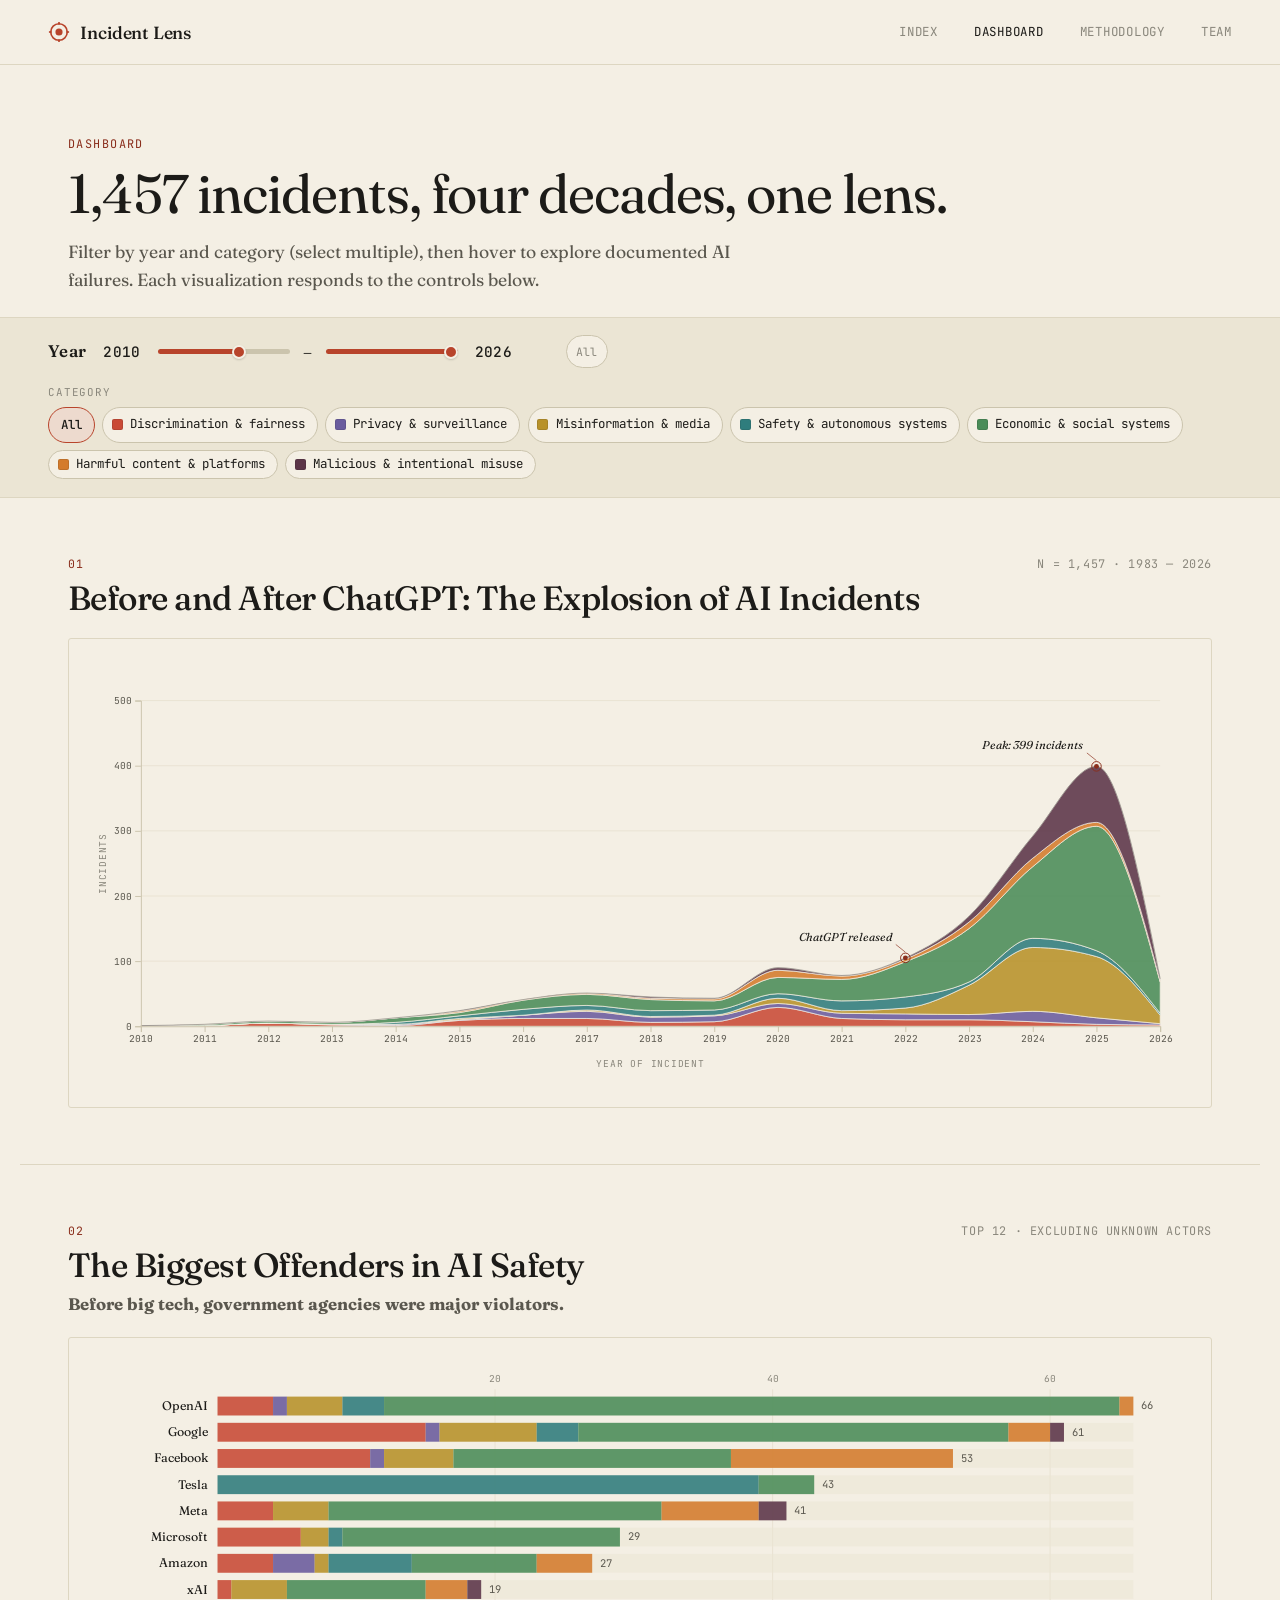
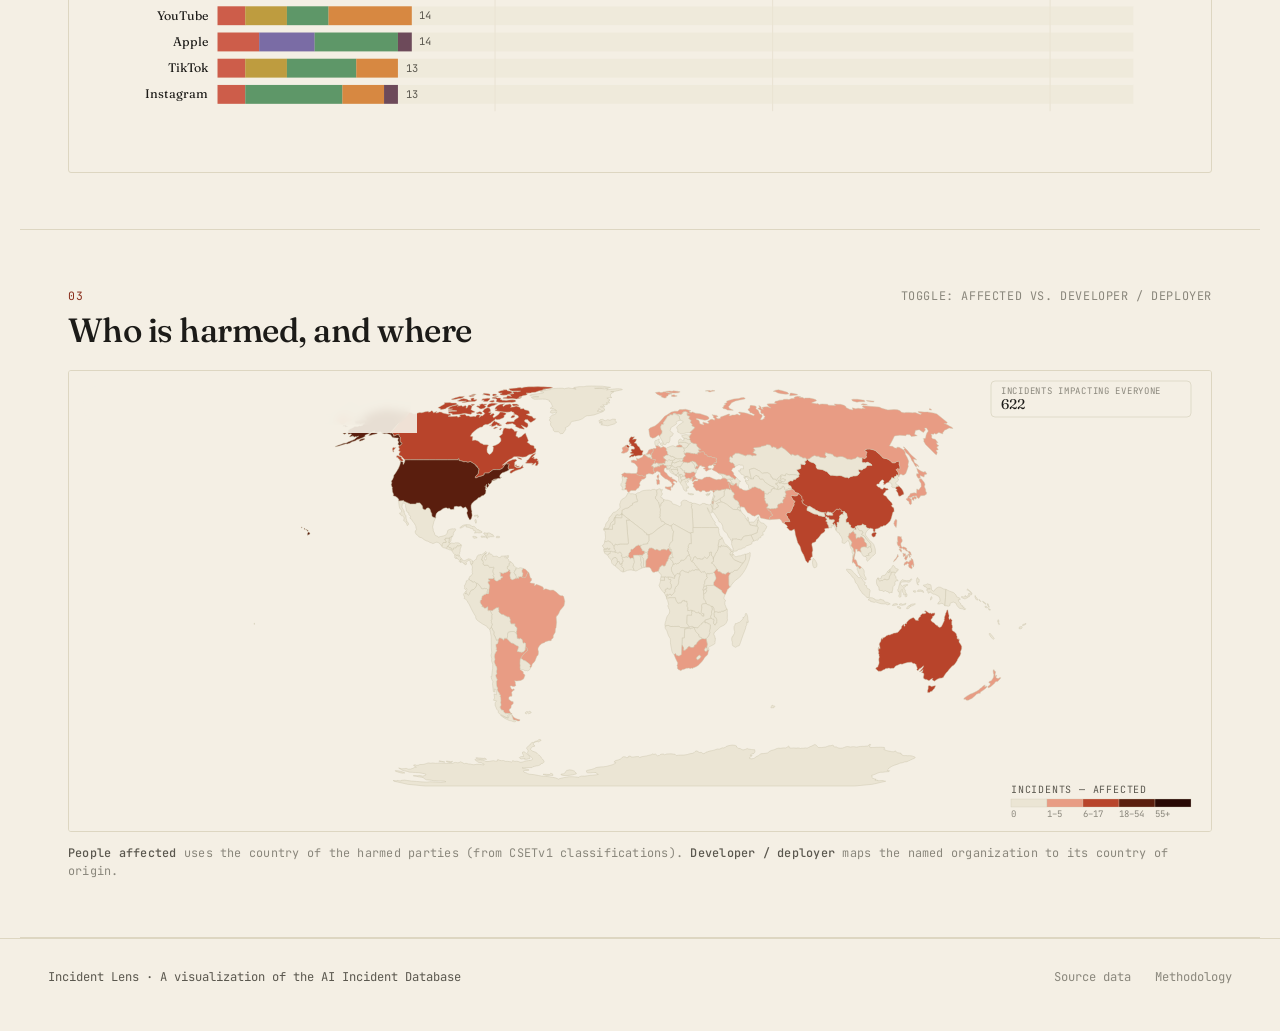
==== commit 95ff4506: "Changed titles for some visualizations" ====
--- a/pages/dashboard.html
+++ b/pages/dashboard.html
@@ -6,15 +6,22 @@
   <title>Dashboard — Incident Lens</title>
   <link rel="preconnect" href="https://fonts.googleapis.com" />
   <link rel="preconnect" href="https://fonts.gstatic.com" crossorigin />
-  <link href="https://fonts.googleapis.com/css2?family=Fraunces:ital,opsz,wght@0,9..144,400;0,9..144,500;0,9..144,600;1,9..144,400&family=JetBrains+Mono:wght@400;500&family=Inter:wght@400;500;600&family=Cinzel:wght@500;600;700&display=swap" rel="stylesheet" />
+  <link href="https://fonts.googleapis.com/css2?family=Fraunces:ital,opsz,wght@0,9..144,400;0,9..144,500;0,9..144,600;1,9..144,400&family=JetBrains+Mono:wght@400;500&family=Inter:wght@400;500;600&display=swap" rel="stylesheet" />
   <link rel="stylesheet" href="../css/main.css" />
 </head>
 <body>
 
   <header class="nav">
     <a href="../index.html" class="nav__brand">
-      <img class="nav__mark" src="../assets/logo/incident-lens-logo.svg" alt="Incident Lens" />
-      <span>INCIDENT LENS</span>
+      <svg class="nav__mark" viewBox="0 0 24 24" xmlns="http://www.w3.org/2000/svg" fill="none" stroke="#b8442b" stroke-width="1.8">
+        <circle cx="12" cy="12" r="9" />
+        <circle cx="12" cy="12" r="3" fill="#b8442b" />
+        <line x1="12" y1="1" x2="12" y2="4" />
+        <line x1="12" y1="20" x2="12" y2="23" />
+        <line x1="1" y1="12" x2="4" y2="12" />
+        <line x1="20" y1="12" x2="23" y2="12" />
+      </svg>
+      <span>Incident Lens</span>
     </a>
     <nav class="nav__links">
       <a href="../index.html">Index</a>
@@ -55,7 +62,7 @@
     <div class="viz__head">
       <div>
         <span class="viz__num">01</span>
-        <h2 class="viz__title">Incidents reported per year</h2>
+        <h2 class="viz__title">Before and After ChatGPT: The Explosion of AI Incidents</h2>
       </div>
       <span class="viz__meta">n = 1,457 · 1983 — 2026</span>
     </div>
@@ -73,7 +80,8 @@
     <div class="viz__head">
       <div>
         <span class="viz__num">02</span>
-        <h2 class="viz__title">Organizations most often named</h2>
+        <h2 class="viz__title">The Biggest Offenders in AI Safety</h2>
+        <h4 class="viz__subtitle">Before big tech, government agencies were major violators.</h4>
       </div>
       <span class="viz__meta">Top 12 · excluding unknown actors</span>
     </div>
--- a/css/main.css
+++ b/css/main.css
@@ -569,6 +569,13 @@
   margin: 0;
   line-height: 1.15;
 }
+.viz__subtitle {
+  font-family: var(--font-display);
+  font-size: 1.05rem;
+  line-height: 1.4;
+  color: var(--ink-soft);
+  margin: 0.5rem 0 0;
+}
 .viz__meta {
   font-family: var(--font-mono);
   font-size: 0.74rem;
@@ -903,18 +910,3 @@
   background: var(--ink);
   color: var(--paper);
 }
-
-/* === Logo + brand wordmark (Burberry-style) ================ */
-.nav__brand span {
-  font-family: 'Cinzel', 'Trajan Pro', Georgia, serif;
-  font-weight: 500;
-  letter-spacing: 0.18em;
-  font-size: 0.92rem;
-  text-transform: uppercase;
-  color: var(--ink);
-}
-.nav__mark { display: block; }
-
-.nav__mark { width: 40px !important; height: 40px !important; }
-.nav__brand { gap: 0.8rem; }
-.nav__brand span { font-size: 1.05rem; }
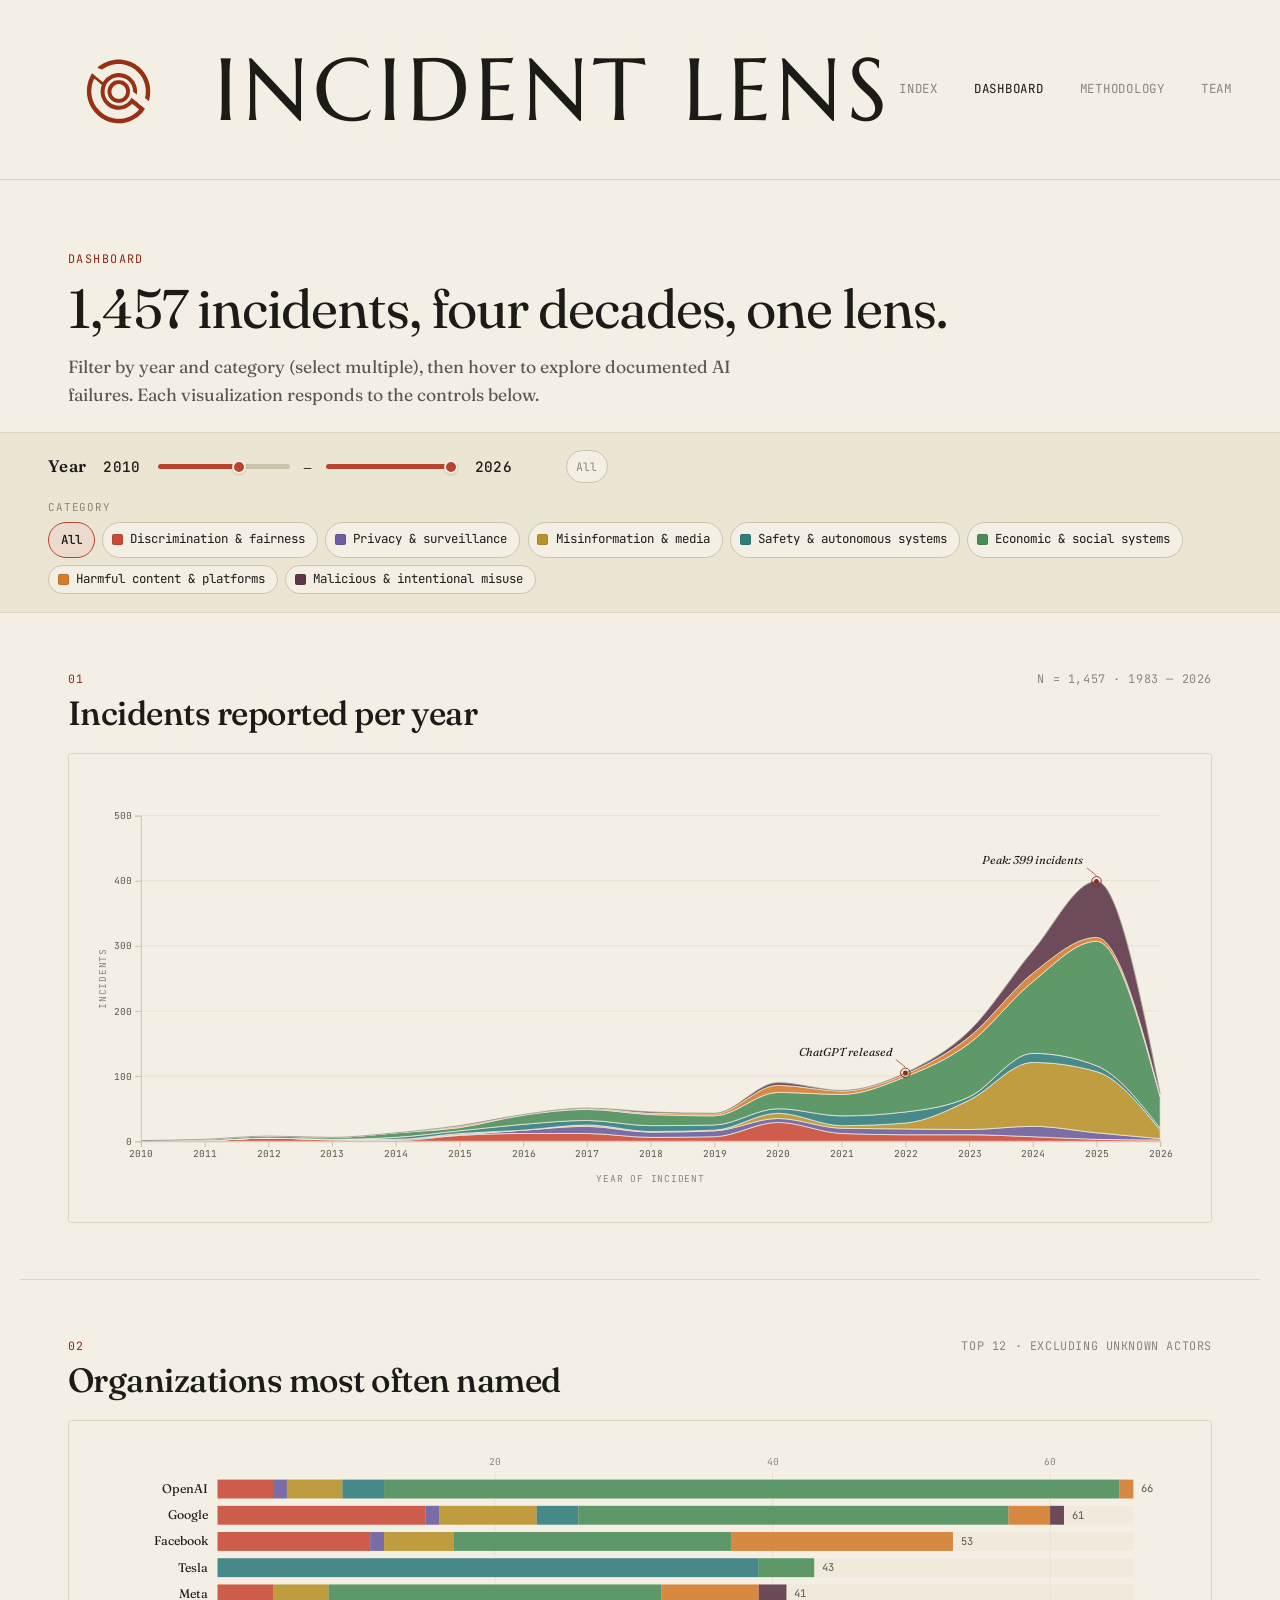
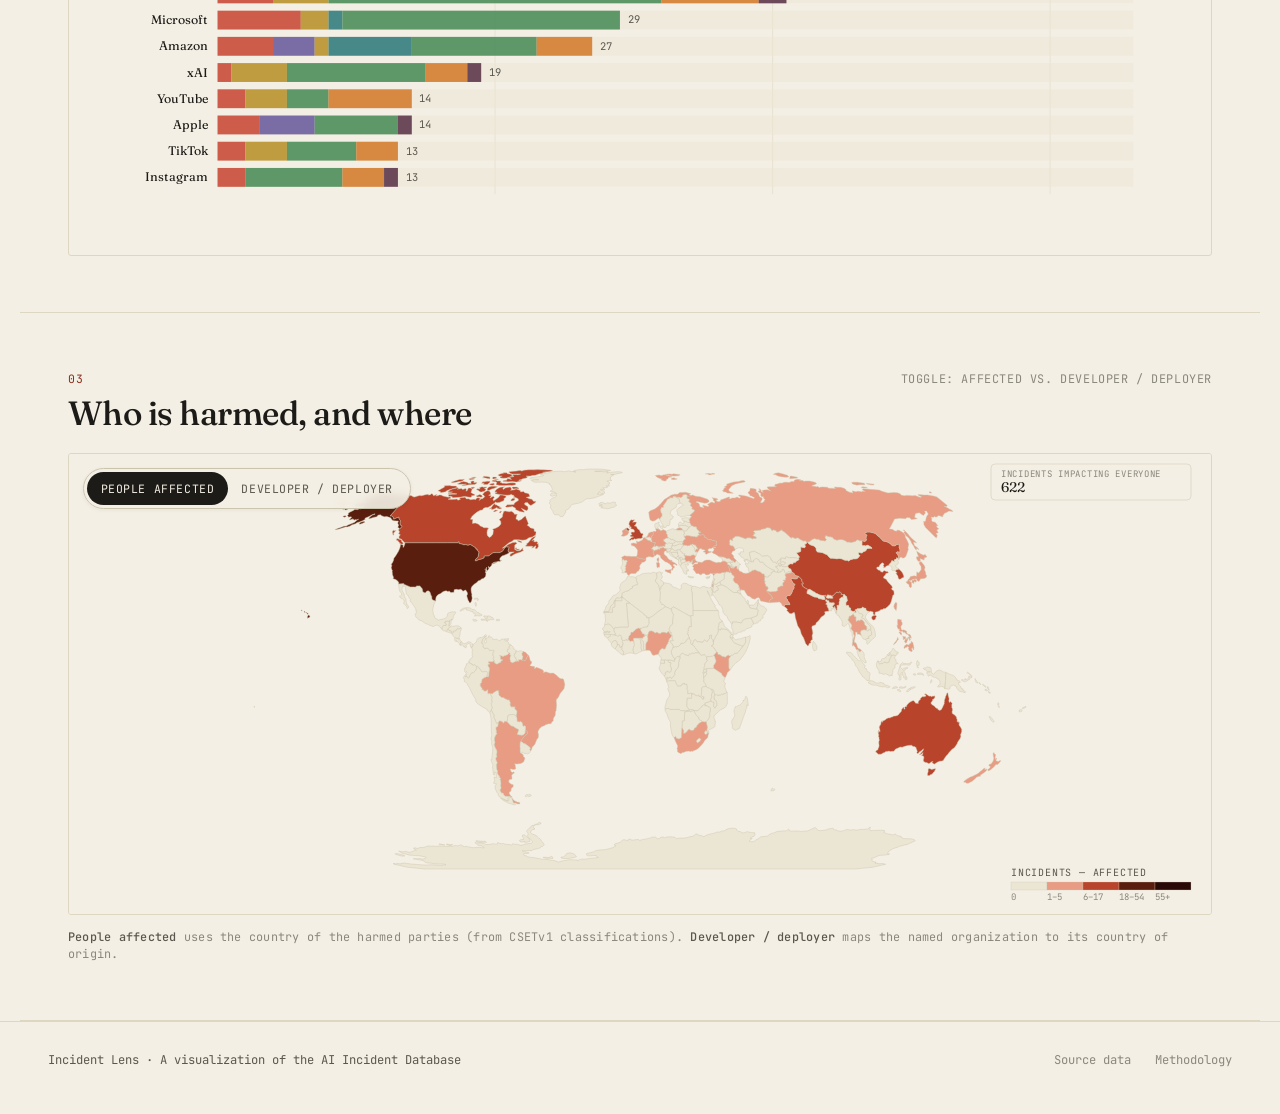
==== commit 7a0e365a: "Logo 144px + Marcellus wordmark + non-sticky nav/filter + cache-bust" ====
--- a/pages/dashboard.html
+++ b/pages/dashboard.html
@@ -6,22 +6,15 @@
   <title>Dashboard — Incident Lens</title>
   <link rel="preconnect" href="https://fonts.googleapis.com" />
   <link rel="preconnect" href="https://fonts.gstatic.com" crossorigin />
-  <link href="https://fonts.googleapis.com/css2?family=Fraunces:ital,opsz,wght@0,9..144,400;0,9..144,500;0,9..144,600;1,9..144,400&family=JetBrains+Mono:wght@400;500&family=Inter:wght@400;500;600&display=swap" rel="stylesheet" />
-  <link rel="stylesheet" href="../css/main.css" />
+  <link href="https://fonts.googleapis.com/css2?family=Fraunces:ital,opsz,wght@0,9..144,400;0,9..144,500;0,9..144,600;1,9..144,400&family=JetBrains+Mono:wght@400;500&family=Inter:wght@400;500;600&family=Marcellus&display=swap" rel="stylesheet" />
+  <link rel="stylesheet" href="../css/main.css?v=3" />
 </head>
 <body>
 
   <header class="nav">
     <a href="../index.html" class="nav__brand">
-      <svg class="nav__mark" viewBox="0 0 24 24" xmlns="http://www.w3.org/2000/svg" fill="none" stroke="#b8442b" stroke-width="1.8">
-        <circle cx="12" cy="12" r="9" />
-        <circle cx="12" cy="12" r="3" fill="#b8442b" />
-        <line x1="12" y1="1" x2="12" y2="4" />
-        <line x1="12" y1="20" x2="12" y2="23" />
-        <line x1="1" y1="12" x2="4" y2="12" />
-        <line x1="20" y1="12" x2="23" y2="12" />
-      </svg>
-      <span>Incident Lens</span>
+      <img class="nav__mark" src="../assets/logo/incident-lens-logo.svg" alt="Incident Lens" />
+      <span>INCIDENT LENS</span>
     </a>
     <nav class="nav__links">
       <a href="../index.html">Index</a>
@@ -62,7 +55,7 @@
     <div class="viz__head">
       <div>
         <span class="viz__num">01</span>
-        <h2 class="viz__title">Before and After ChatGPT: The Explosion of AI Incidents</h2>
+        <h2 class="viz__title">Incidents reported per year</h2>
       </div>
       <span class="viz__meta">n = 1,457 · 1983 — 2026</span>
     </div>
@@ -80,8 +73,7 @@
     <div class="viz__head">
       <div>
         <span class="viz__num">02</span>
-        <h2 class="viz__title">The Biggest Offenders in AI Safety</h2>
-        <h4 class="viz__subtitle">Before big tech, government agencies were major violators.</h4>
+        <h2 class="viz__title">Organizations most often named</h2>
       </div>
       <span class="viz__meta">Top 12 · excluding unknown actors</span>
     </div>
--- a/css/main.css
+++ b/css/main.css
@@ -569,13 +569,6 @@
   margin: 0;
   line-height: 1.15;
 }
-.viz__subtitle {
-  font-family: var(--font-display);
-  font-size: 1.05rem;
-  line-height: 1.4;
-  color: var(--ink-soft);
-  margin: 0.5rem 0 0;
-}
 .viz__meta {
   font-family: var(--font-mono);
   font-size: 0.74rem;
@@ -910,3 +903,36 @@
   background: var(--ink);
   color: var(--paper);
 }
+
+/* === Logo + brand wordmark (Burberry-style) ================ */
+.nav__brand span {
+  font-family: 'Cinzel', 'Trajan Pro', Georgia, serif;
+  font-weight: 500;
+  letter-spacing: 0.18em;
+  font-size: 0.92rem;
+  text-transform: uppercase;
+  color: var(--ink);
+}
+.nav__mark { display: block; }
+
+.nav__mark { width: 40px !important; height: 40px !important; }
+.nav__brand { gap: 0.8rem; }
+.nav__brand span { font-size: 1.05rem; }
+
+/* === Logo + wordmark final sizing (Marcellus, big) === */
+.nav__mark { width: 144px !important; height: 144px !important; }
+.nav__brand { gap: 1.4rem; }
+.nav__brand span {
+  font-family: 'Marcellus', serif !important;
+  font-size: 88px !important;
+  letter-spacing: 0.06em;
+  line-height: 1;
+}
+
+/* === Big nav scrolls away with the page (no longer sticky) === */
+.nav { position: static !important; top: auto !important; }
+.filterbar { top: 0 !important; }
+
+/* === Nothing sticky — everything scrolls normally === */
+.nav { position: static !important; }
+.filterbar { position: static !important; }
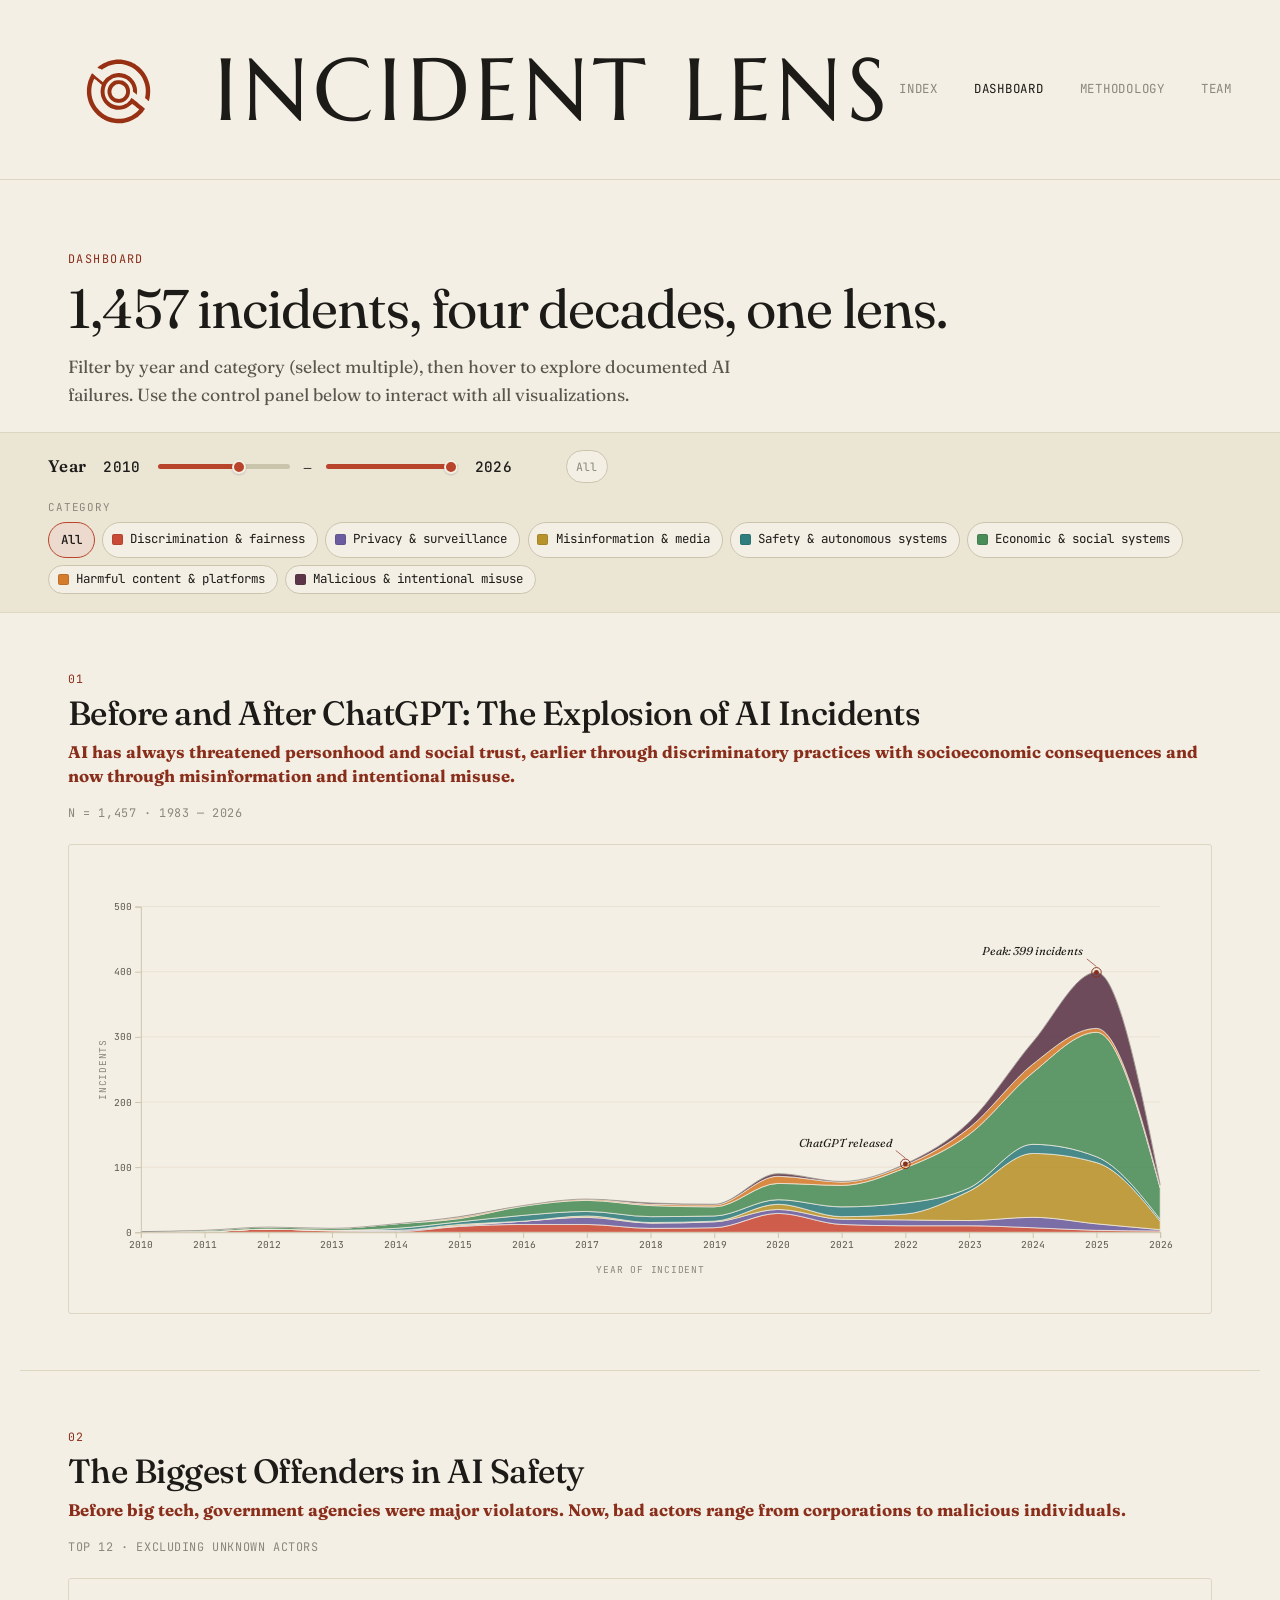
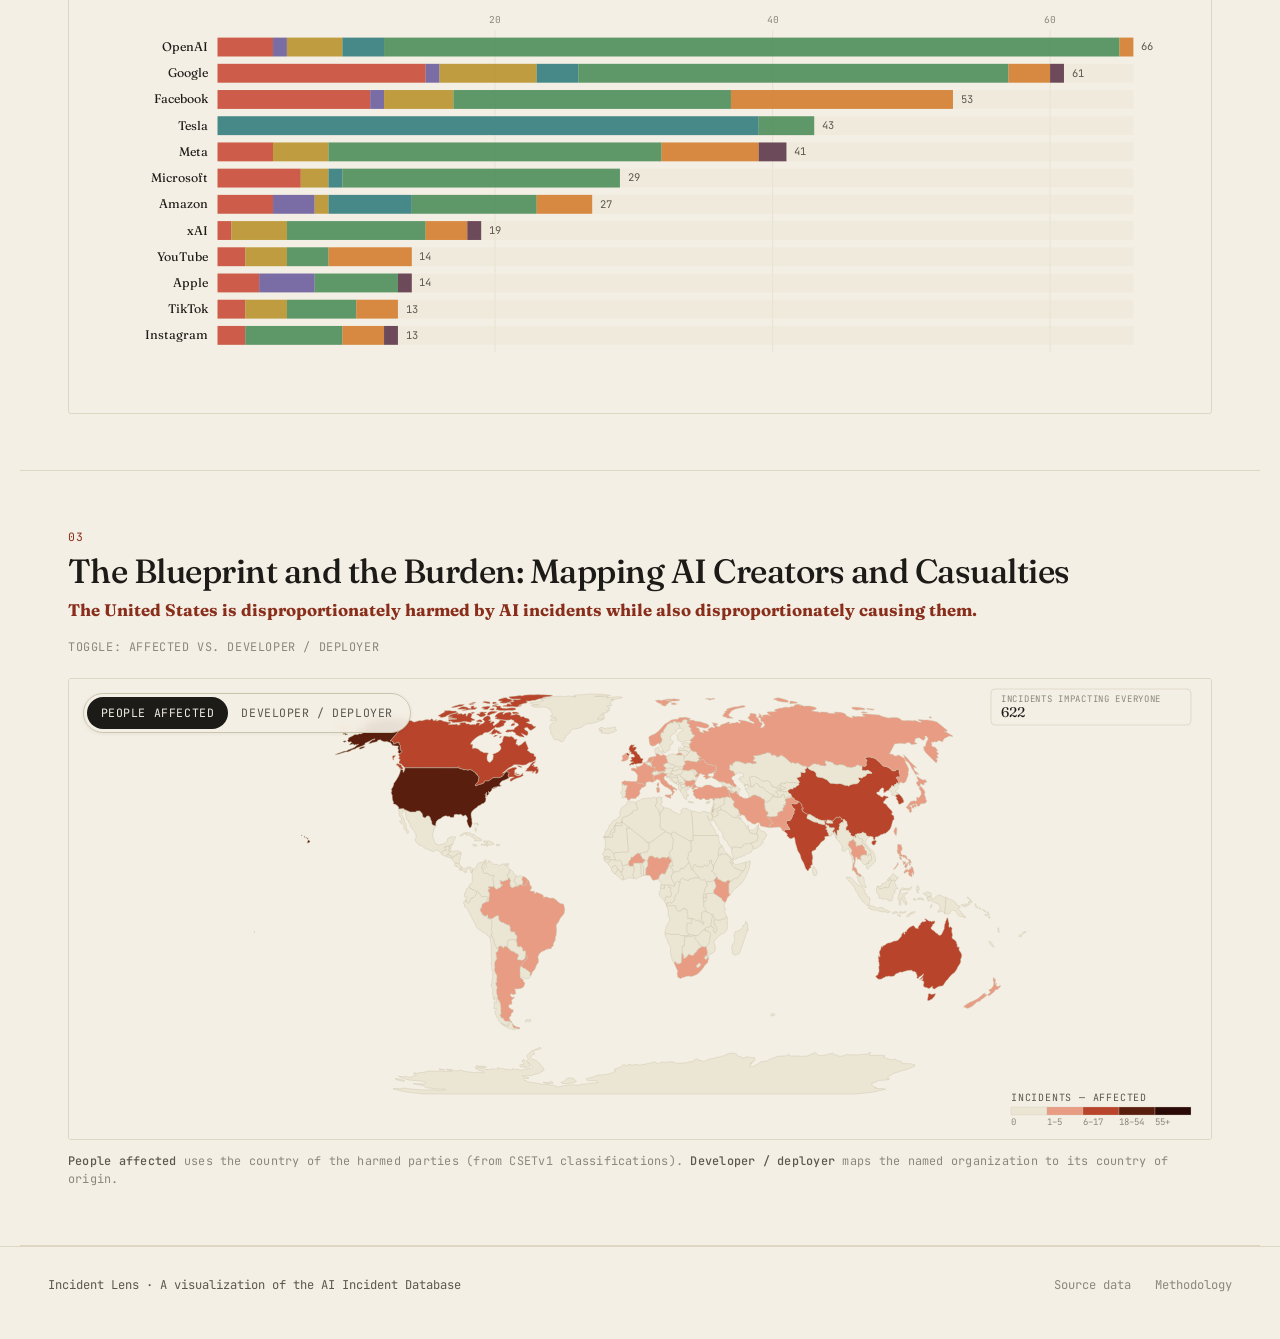
==== commit 85095fbb: "Redid viz titles + subtitles" ====
--- a/pages/dashboard.html
+++ b/pages/dashboard.html
@@ -29,7 +29,7 @@
     <h1>1,457 incidents, four decades, one lens.</h1>
     <p class="dash-header__sub">
       Filter by year and category (select multiple), then hover to explore documented AI failures.
-      Each visualization responds to the controls below.
+      Use the control panel below to interact with all visualizations.
     </p>
   </section>
 
@@ -55,7 +55,8 @@
     <div class="viz__head">
       <div>
         <span class="viz__num">01</span>
-        <h2 class="viz__title">Incidents reported per year</h2>
+        <h2 class="viz__title">Before and After ChatGPT: The Explosion of AI Incidents</h2>
+        <h4 class="viz__subtitle">AI has always threatened personhood and social trust, earlier through discriminatory practices with socioeconomic consequences and now through misinformation and intentional misuse.</h4>
       </div>
       <span class="viz__meta">n = 1,457 · 1983 — 2026</span>
     </div>
@@ -73,7 +74,8 @@
     <div class="viz__head">
       <div>
         <span class="viz__num">02</span>
-        <h2 class="viz__title">Organizations most often named</h2>
+         <h2 class="viz__title">The Biggest Offenders in AI Safety</h2>
+        <h4 class="viz__subtitle">Before big tech, government agencies were major violators. Now, bad actors range from corporations to malicious individuals.</h4>
       </div>
       <span class="viz__meta">Top 12 · excluding unknown actors</span>
     </div>
@@ -91,7 +93,8 @@
     <div class="viz__head">
       <div>
         <span class="viz__num">03</span>
-        <h2 class="viz__title">Who is harmed, and where</h2>
+        <h2 class="viz__title">The Blueprint and the Burden: Mapping AI Creators and Casualties</h2>
+        <h4 class="viz__subtitle">The United States is disproportionately harmed by AI incidents while also disproportionately causing them.</h4>
       </div>
       <span class="viz__meta">Toggle: affected vs. developer / deployer</span>
     </div>
--- a/css/main.css
+++ b/css/main.css
@@ -569,6 +569,13 @@
   margin: 0;
   line-height: 1.15;
 }
+/* .viz__subtitle {
+  font-family: var(--font-display);
+  font-size: 1.05rem;
+  line-height: 1.4;
+  color: var(--ink-soft);
+  margin: 0.5rem 0 0;
+} */
 .viz__meta {
   font-family: var(--font-mono);
   font-size: 0.74rem;
@@ -936,3 +943,12 @@
 /* === Nothing sticky — everything scrolls normally === */
 .nav { position: static !important; }
 .filterbar { position: static !important; }
+
+/* === Tara: viz subtitle style === */
+.viz__subtitle {
+  font-family: var(--font-display);
+  font-size: 1.05rem;
+  line-height: 1.4;
+  color: var(--accent-deep);
+  margin: 0.5rem 0 0;
+}
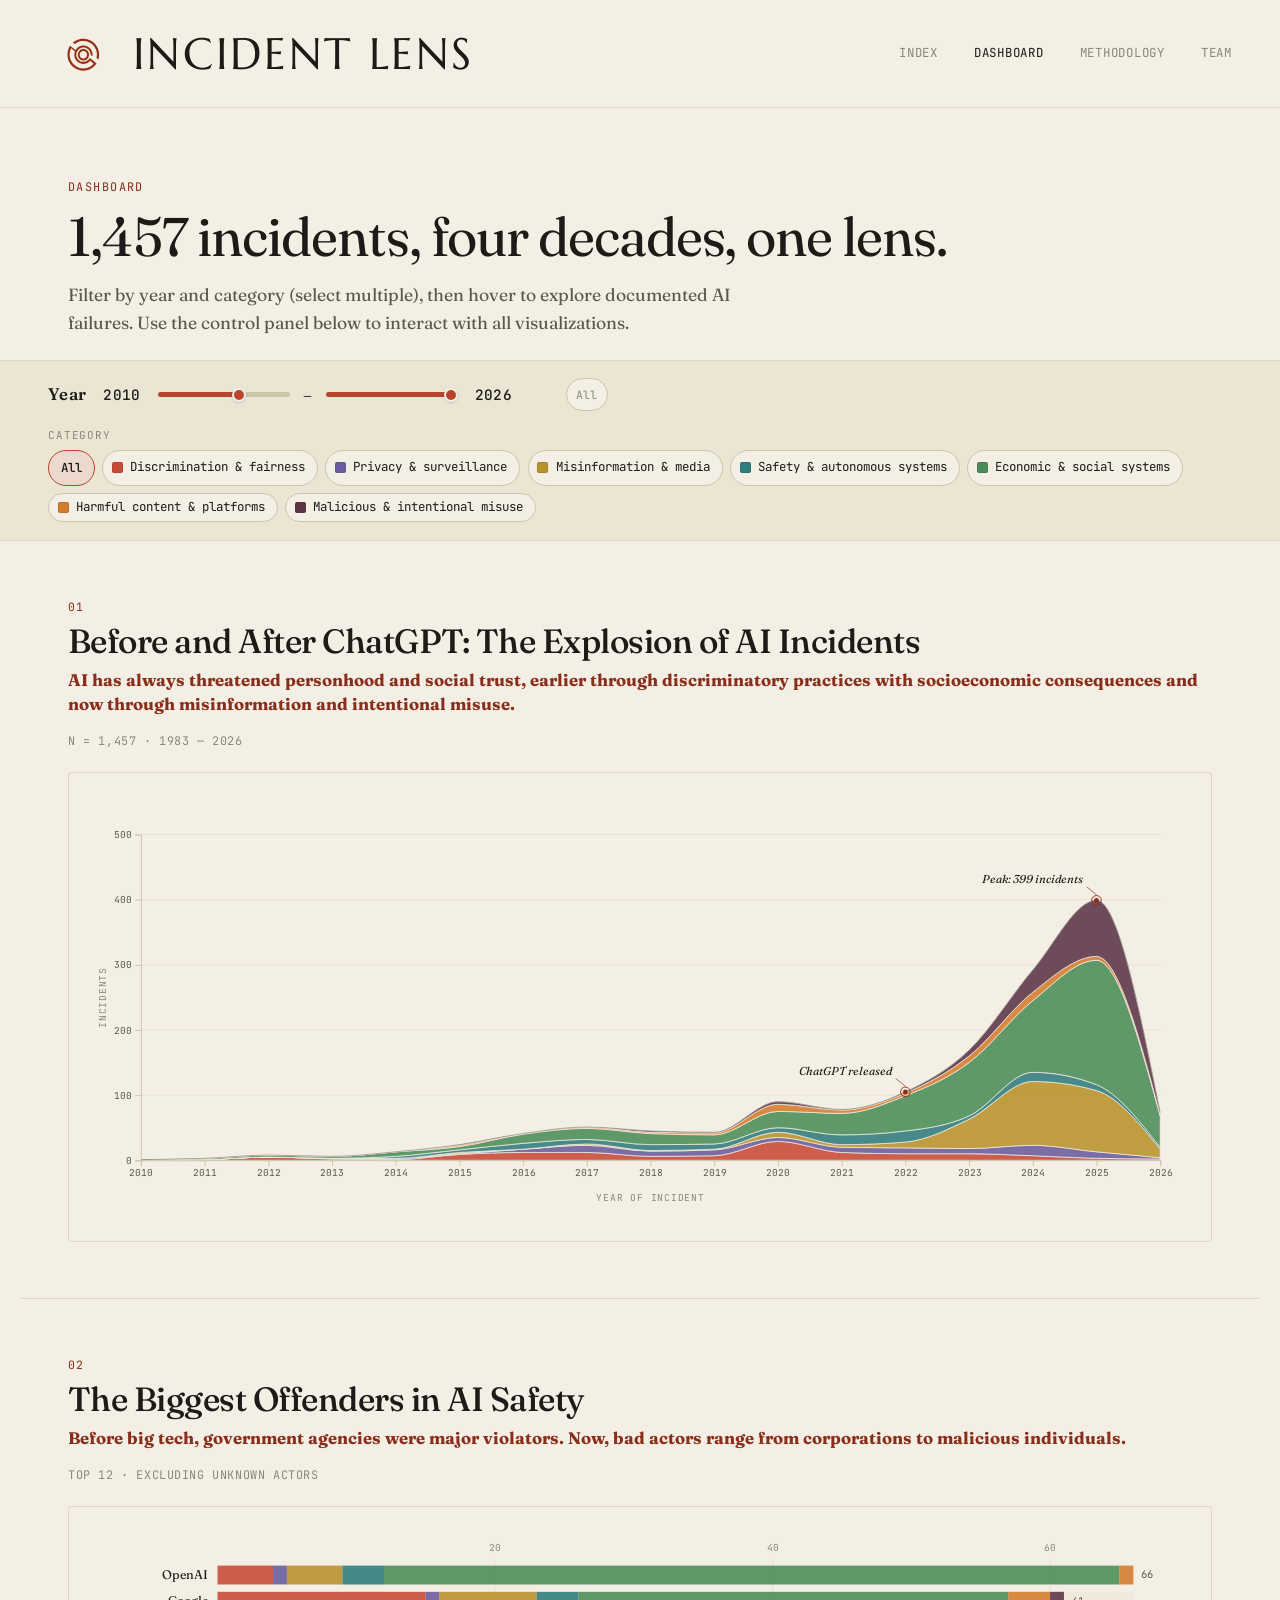
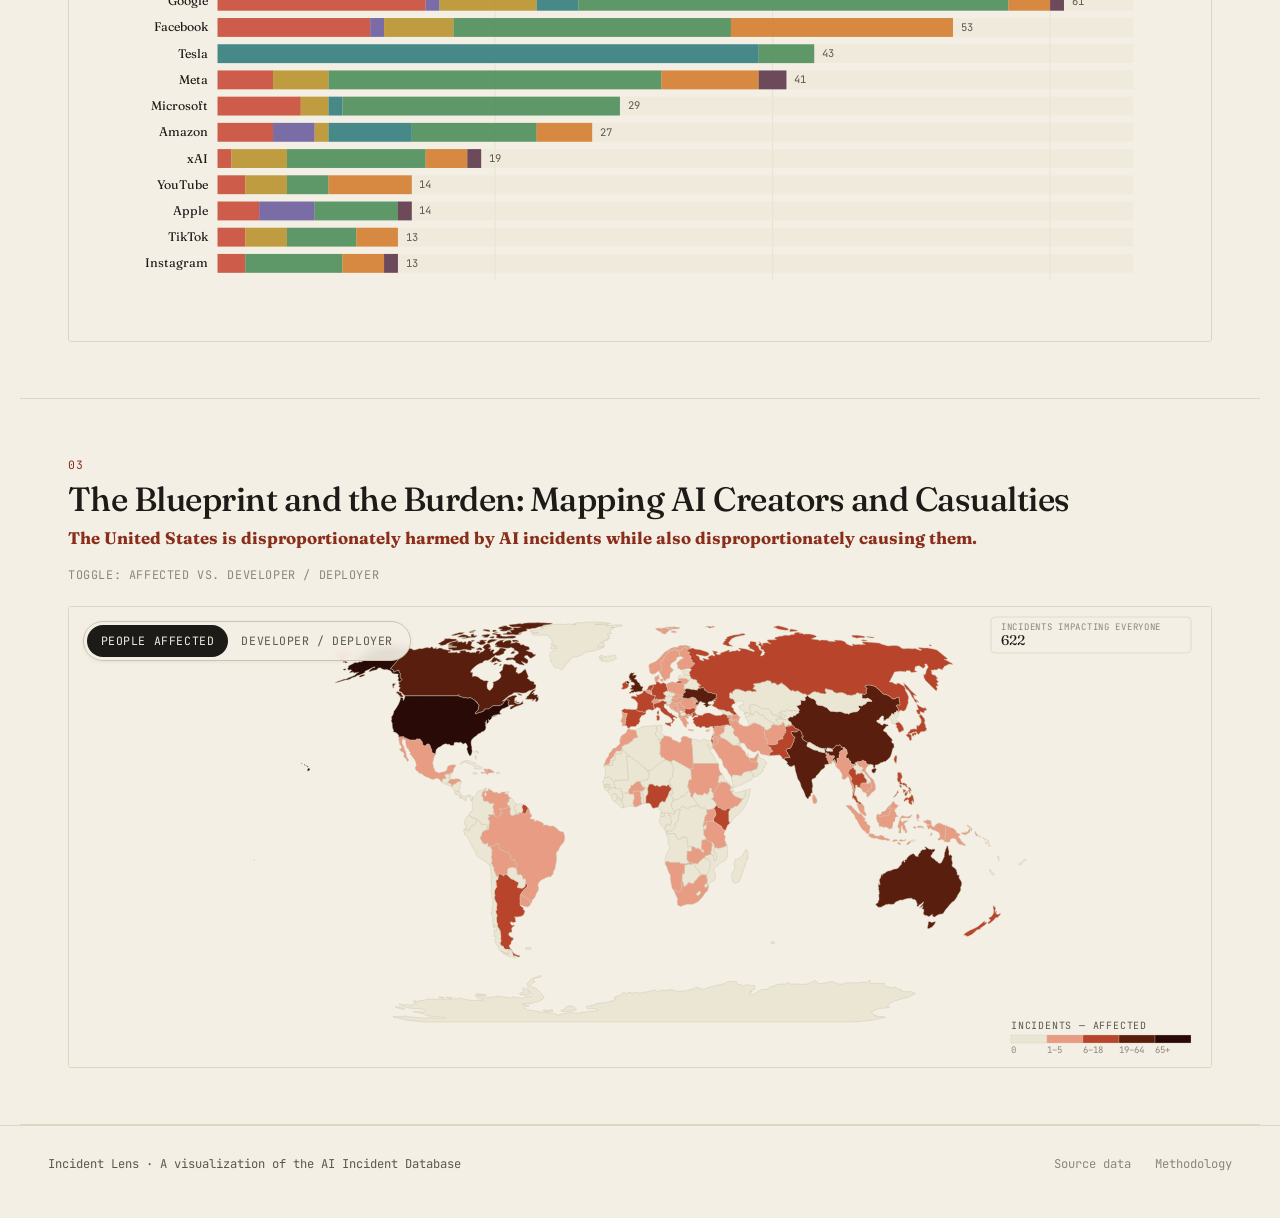
==== commit 97a291a3: "Remove now inaccurate footnote under choropleth maps" ====
--- a/pages/dashboard.html
+++ b/pages/dashboard.html
@@ -101,11 +101,11 @@
     <div class="viz__chart viz__chart--map" id="chart-harms">
       <div class="loading">Loading map…</div>
     </div>
-    <p class="viz__hint">
+    <!-- <p class="viz__hint">
       <strong>People affected</strong> uses the country of the harmed parties
       (from CSETv1 classifications). <strong>Developer / deployer</strong>
       maps the named organization to its country of origin.
-    </p>
+    </p> -->
   </section>
 
   <footer class="footer">
--- a/css/main.css
+++ b/css/main.css
@@ -854,7 +854,7 @@
    =================================================================== */
 @media (max-width: 720px) {
   .nav__links { gap: 1.25rem; font-size: 0.7rem; }
-  .filterbar { top: 56px; }
+  .filterbar { top: 0; }
 }
 
 /* ===================================================================
@@ -926,23 +926,21 @@
 .nav__brand { gap: 0.8rem; }
 .nav__brand span { font-size: 1.05rem; }
 
-/* === Logo + wordmark final sizing (Marcellus, big) === */
-.nav__mark { width: 144px !important; height: 144px !important; }
-.nav__brand { gap: 1.4rem; }
+/* === Logo + wordmark sizing (half of previous) === */
+.nav__mark { width: 72px !important; height: 72px !important; }
+.nav__brand { gap: 0.8rem; }
 .nav__brand span {
   font-family: 'Marcellus', serif !important;
-  font-size: 88px !important;
+  font-size: 44px !important;
   letter-spacing: 0.06em;
   line-height: 1;
 }
 
 /* === Big nav scrolls away with the page (no longer sticky) === */
 .nav { position: static !important; top: auto !important; }
-.filterbar { top: 0 !important; }
-
-/* === Nothing sticky — everything scrolls normally === */
-.nav { position: static !important; }
-.filterbar { position: static !important; }
+
+/* === Filterbar stays pinned so filters are reachable while scrolling === */
+.filterbar { position: sticky !important; top: 0 !important; }
 
 /* === Tara: viz subtitle style === */
 .viz__subtitle {
